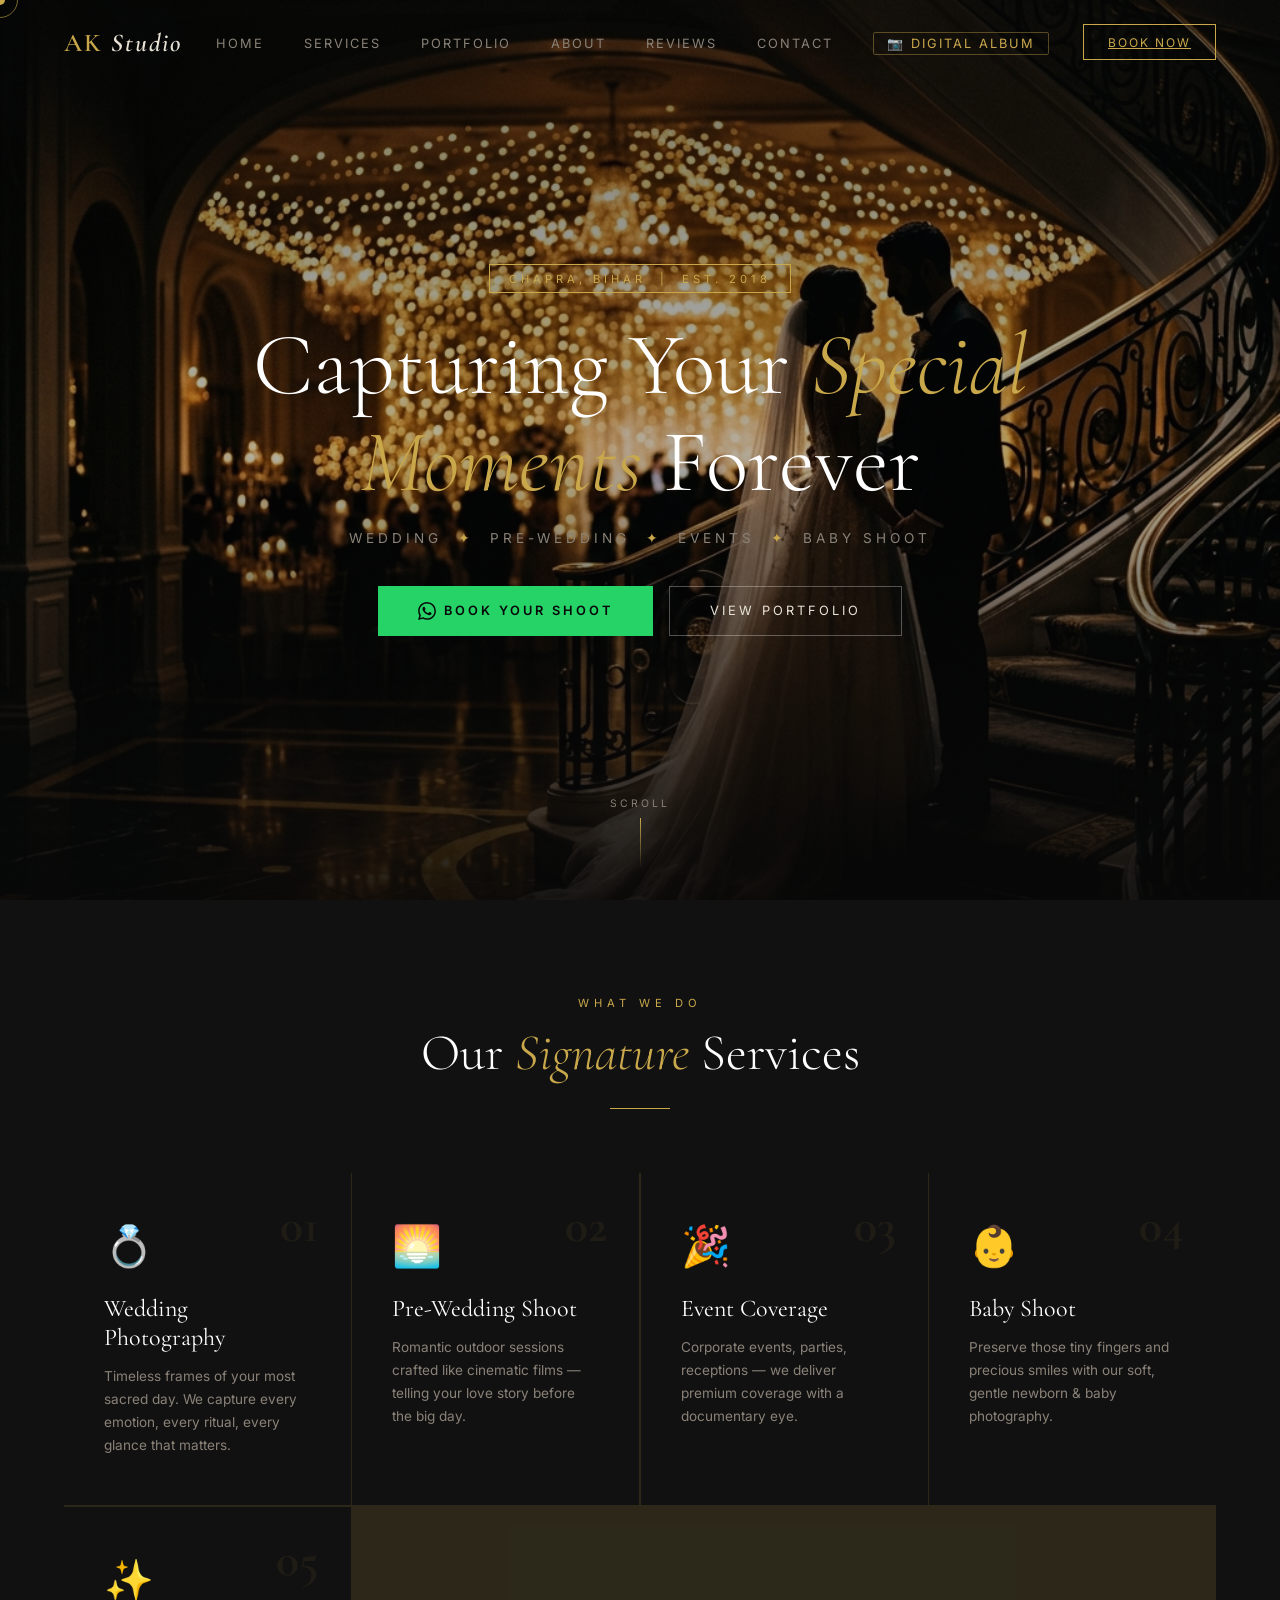
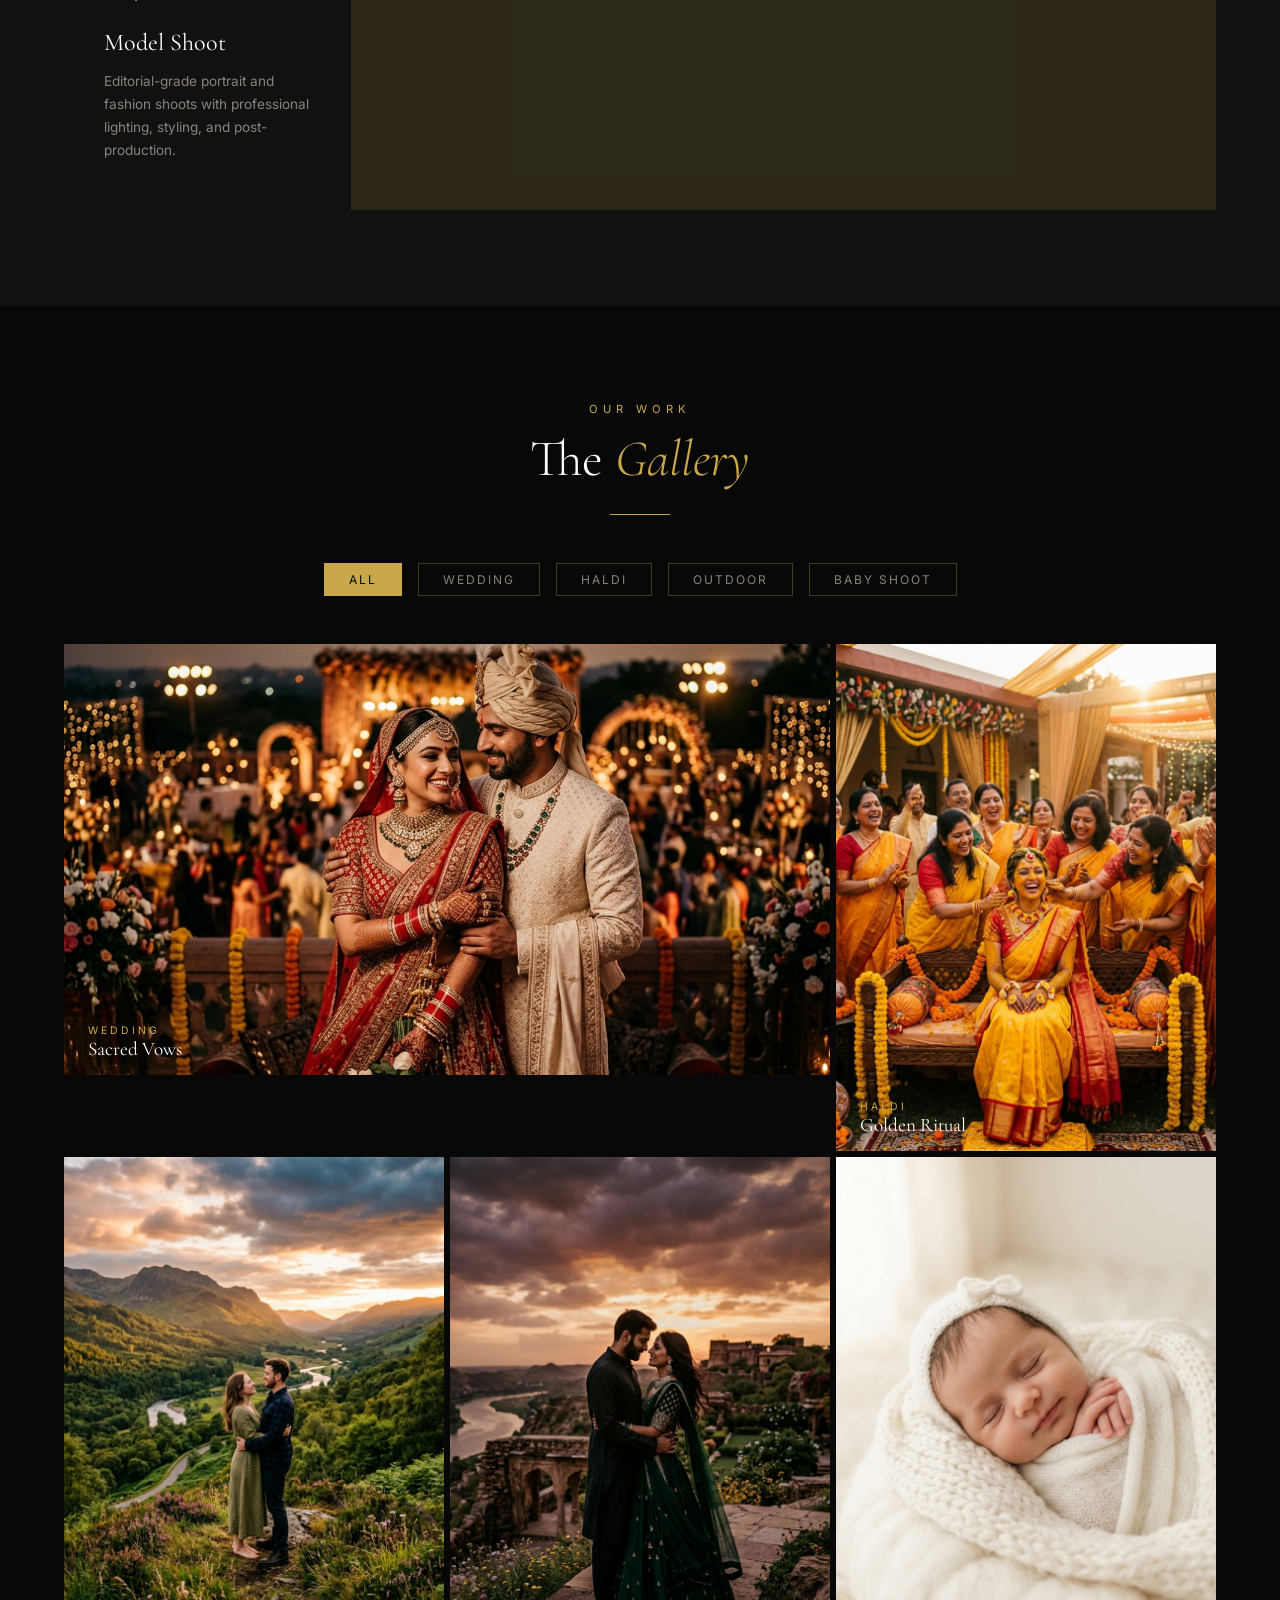
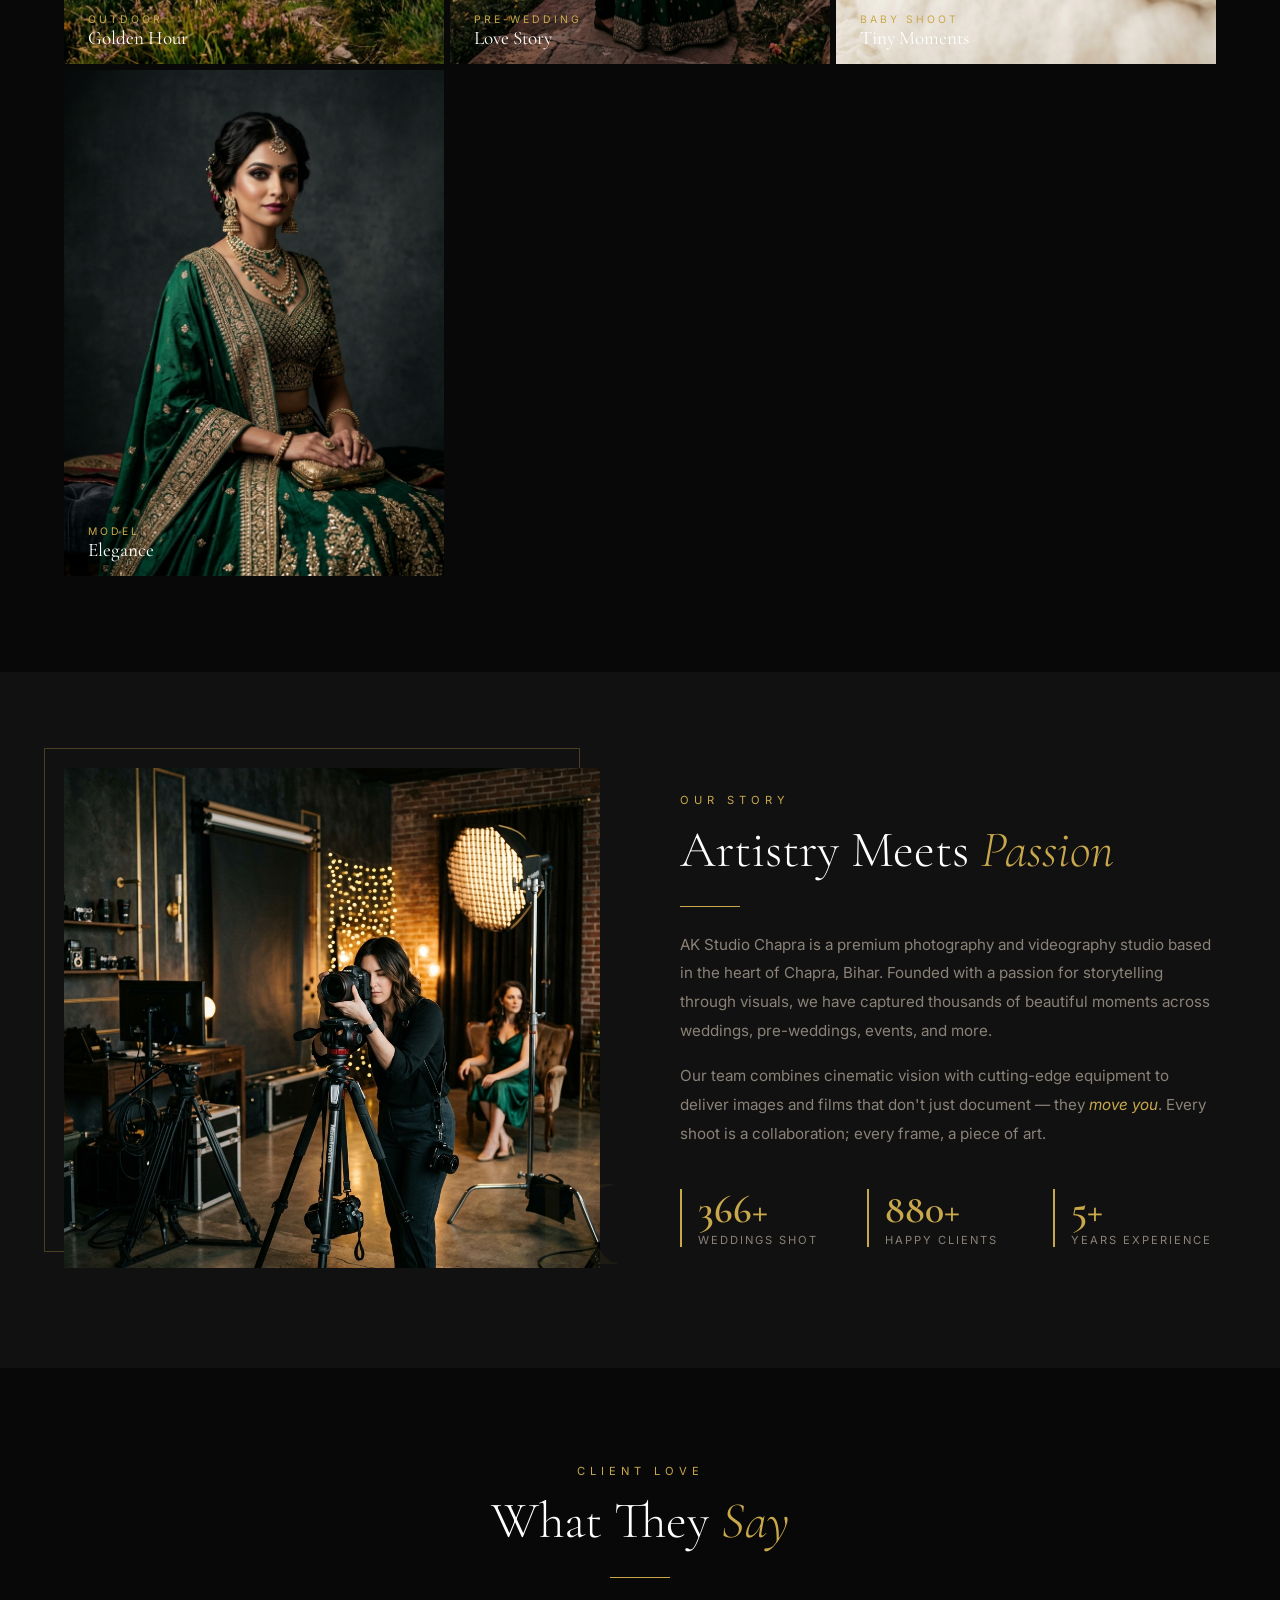
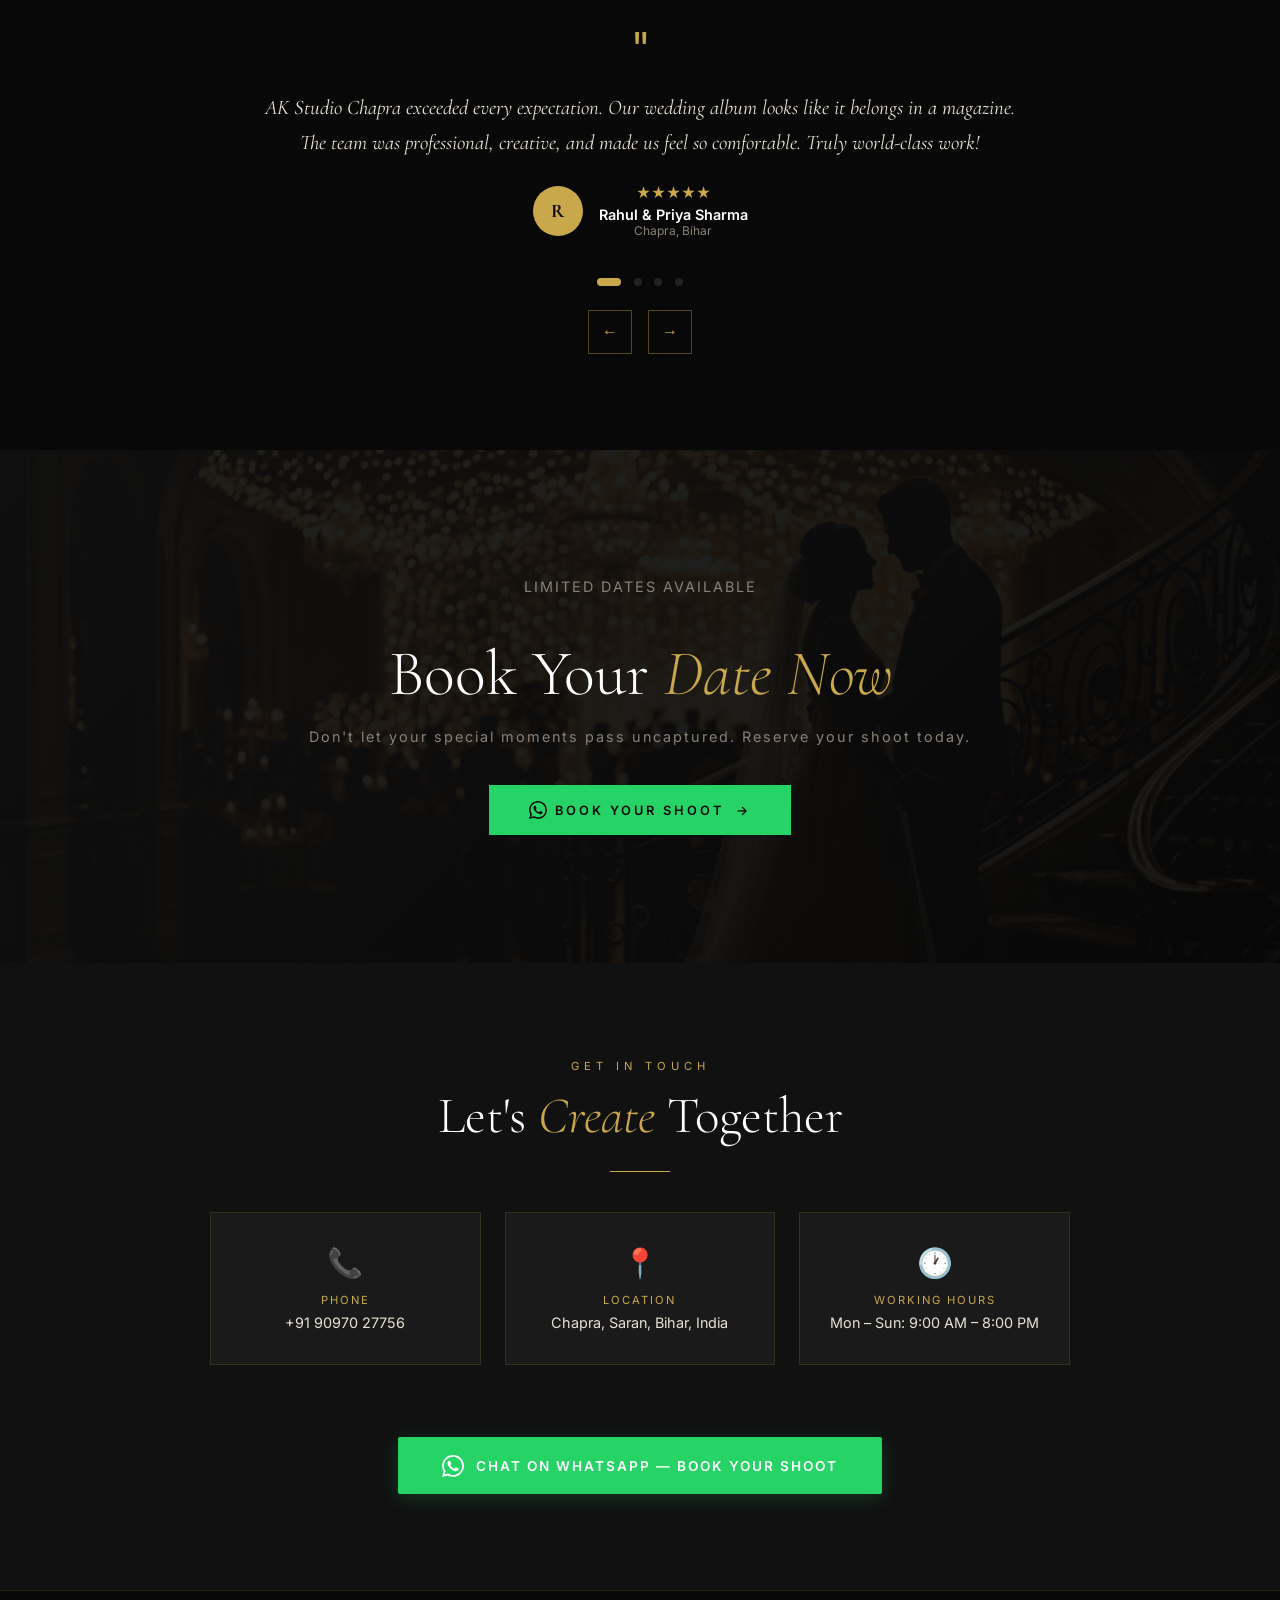
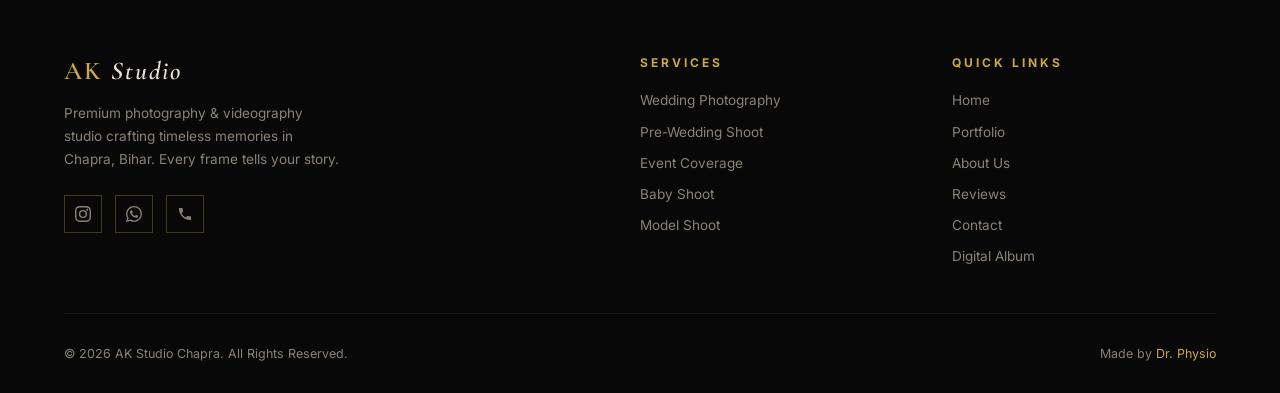
==== index.html @ 70245180 "add all file" ====
<!DOCTYPE html>
<html lang="en">
<head>
<meta charset="UTF-8"/>
<meta name="viewport" content="width=device-width,initial-scale=1.0"/>
<title>AK Studio Chapra | Premium Photography & Videography</title>
<meta name="description" content="AK Studio Chapra — Professional Wedding, Pre-Wedding, Events & Baby Shoot Photography in Chapra, Bihar. Book your shoot today."/>
<link rel="stylesheet" href="style.css"/>
<link rel="preconnect" href="https://fonts.googleapis.com"/>
<link rel="preconnect" href="https://fonts.gstatic.com" crossorigin/>
</head>
<body>

<!-- CURSOR -->
<div class="cursor"></div>
<div class="cursor-follower"></div>

<!-- MOBILE MENU -->
<div class="mobile-menu" id="mobileMenu">
  <a href="#home">Home</a>
  <a href="#services">Services</a>
  <a href="#portfolio">Portfolio</a>
  <a href="#about">About</a>
  <a href="#testimonials">Reviews</a>
  <a href="#contact">Contact</a>
  <a href="album.html">Digital Album</a>
</div>

<!-- NAV -->
<nav id="navbar">
  <a href="#home" class="nav-logo">AK <span>Studio</span></a>
  <ul class="nav-links">
    <li><a href="#home">Home</a></li>
    <li><a href="#services">Services</a></li>
    <li><a href="#portfolio">Portfolio</a></li>
    <li><a href="#about">About</a></li>
    <li><a href="#testimonials">Reviews</a></li>
    <li><a href="#contact">Contact</a></li>
    <li><a href="album.html" class="album-nav-link">📷 Digital Album</a></li>
  </ul>
  <a href="https://wa.me/919097027756?text=Hi%20I%20want%20to%20book%20a%20shoot" class="nav-cta nav-wa" target="_blank" rel="noopener noreferrer">Book Now</a>
  <button class="hamburger" id="hamburger" aria-label="Menu">
    <span></span><span></span><span></span>
  </button>
</nav>

<!-- HERO -->
<section class="hero" id="home">
  <div class="hero-bg"></div>
  <div class="hero-overlay"></div>
  <div class="hero-content">
    <div class="hero-badge">Chapra, Bihar &nbsp;|&nbsp; Est. 2018</div>
    <h1>Capturing Your <em>Special Moments</em> Forever</h1>
    <p class="hero-sub">Wedding <span>✦</span> Pre-Wedding <span>✦</span> Events <span>✦</span> Baby Shoot</p>
    <div class="hero-actions">
      <a href="https://wa.me/919097027756?text=Hi%20I%20want%20to%20book%20a%20shoot" class="btn-primary btn-wa" target="_blank" rel="noopener noreferrer">
        <svg width="18" height="18" viewBox="0 0 24 24" fill="currentColor" style="vertical-align:middle;margin-right:8px"><path d="M17.472 14.382c-.297-.149-1.758-.867-2.03-.967-.273-.099-.471-.148-.67.15-.197.297-.767.966-.94 1.164-.173.199-.347.223-.644.075-.297-.15-1.255-.463-2.39-1.475-.883-.788-1.48-1.761-1.653-2.059-.173-.297-.018-.458.13-.606.134-.133.298-.347.446-.52.149-.174.198-.298.298-.497.099-.198.05-.371-.025-.52-.075-.149-.669-1.612-.916-2.207-.242-.579-.487-.5-.669-.51-.173-.008-.371-.01-.57-.01-.198 0-.52.074-.792.372-.272.297-1.04 1.016-1.04 2.479 0 1.462 1.065 2.875 1.213 3.074.149.198 2.096 3.2 5.077 4.487.709.306 1.262.489 1.694.625.712.227 1.36.195 1.871.118.571-.085 1.758-.719 2.006-1.413.248-.694.248-1.289.173-1.413-.074-.124-.272-.198-.57-.347m-5.421 7.403h-.004a9.87 9.87 0 01-5.031-1.378l-.361-.214-3.741.982.998-3.648-.235-.374a9.86 9.86 0 01-1.51-5.26c.001-5.45 4.436-9.884 9.888-9.884 2.64 0 5.122 1.03 6.988 2.898a9.825 9.825 0 012.893 6.994c-.003 5.45-4.437 9.884-9.885 9.884m8.413-18.297A11.815 11.815 0 0012.05 0C5.495 0 .16 5.335.157 11.892c0 2.096.547 4.142 1.588 5.945L.057 24l6.305-1.654a11.882 11.882 0 005.683 1.448h.005c6.554 0 11.89-5.335 11.893-11.893a11.821 11.821 0 00-3.48-8.413Z"/></svg>
        Book Your Shoot
      </a>
      <a href="#portfolio" class="btn-outline">View Portfolio</a>
    </div>
  </div>
  <div class="hero-scroll">
    <span>Scroll</span>
    <div class="scroll-line"></div>
  </div>
</section>

<!-- SERVICES -->
<section class="services" id="services">
  <div class="services-header reveal">
    <p class="section-label">What We Do</p>
    <h2 class="section-title">Our <em>Signature</em> Services</h2>
    <div class="section-divider" style="margin:1.5rem auto;"></div>
  </div>
  <div class="services-grid">
    <div class="service-card reveal">
      <span class="service-icon">💍</span>
      <span class="service-num">01</span>
      <h3>Wedding Photography</h3>
      <p>Timeless frames of your most sacred day. We capture every emotion, every ritual, every glance that matters.</p>
    </div>
    <div class="service-card reveal" style="transition-delay:0.1s">
      <span class="service-icon">🌅</span>
      <span class="service-num">02</span>
      <h3>Pre-Wedding Shoot</h3>
      <p>Romantic outdoor sessions crafted like cinematic films — telling your love story before the big day.</p>
    </div>
    <div class="service-card reveal" style="transition-delay:0.2s">
      <span class="service-icon">🎉</span>
      <span class="service-num">03</span>
      <h3>Event Coverage</h3>
      <p>Corporate events, parties, receptions — we deliver premium coverage with a documentary eye.</p>
    </div>
    <div class="service-card reveal" style="transition-delay:0.3s">
      <span class="service-icon">👶</span>
      <span class="service-num">04</span>
      <h3>Baby Shoot</h3>
      <p>Preserve those tiny fingers and precious smiles with our soft, gentle newborn & baby photography.</p>
    </div>
    <div class="service-card reveal" style="transition-delay:0.4s">
      <span class="service-icon">✨</span>
      <span class="service-num">05</span>
      <h3>Model Shoot</h3>
      <p>Editorial-grade portrait and fashion shoots with professional lighting, styling, and post-production.</p>
    </div>
  </div>
</section>

<!-- PORTFOLIO -->
<section class="portfolio" id="portfolio">
  <div class="portfolio-header reveal">
    <p class="section-label">Our Work</p>
    <h2 class="section-title">The <em>Gallery</em></h2>
    <div class="section-divider" style="margin:1.5rem auto;"></div>
  </div>
  <div class="portfolio-filters reveal">
    <button class="filter-btn active" data-filter="all">All</button>
    <button class="filter-btn" data-filter="wedding">Wedding</button>
    <button class="filter-btn" data-filter="haldi">Haldi</button>
    <button class="filter-btn" data-filter="outdoor">Outdoor</button>
    <button class="filter-btn" data-filter="baby">Baby Shoot</button>
  </div>
  <div class="portfolio-grid">
    <div class="portfolio-item wide" data-cat="wedding">
      <img src="wedding.png" alt="Wedding Photography by AK Studio Chapra" loading="lazy"/>
      <div class="portfolio-overlay"></div>
      <div class="portfolio-info">
        <p class="portfolio-cat">Wedding</p>
        <p class="portfolio-name">Sacred Vows</p>
      </div>
    </div>
    <div class="portfolio-item" data-cat="haldi">
      <img src="haldi.png" alt="Haldi Ceremony Photography" loading="lazy"/>
      <div class="portfolio-overlay"></div>
      <div class="portfolio-info">
        <p class="portfolio-cat">Haldi</p>
        <p class="portfolio-name">Golden Ritual</p>
      </div>
    </div>
    <div class="portfolio-item" data-cat="outdoor">
      <img src="outdoor.png" alt="Outdoor Pre-Wedding Shoot" loading="lazy"/>
      <div class="portfolio-overlay"></div>
      <div class="portfolio-info">
        <p class="portfolio-cat">Outdoor</p>
        <p class="portfolio-name">Golden Hour</p>
      </div>
    </div>
    <div class="portfolio-item" data-cat="outdoor">
      <img src="prewedding.png" alt="Pre-Wedding Shoot Chapra" loading="lazy"/>
      <div class="portfolio-overlay"></div>
      <div class="portfolio-info">
        <p class="portfolio-cat">Pre-Wedding</p>
        <p class="portfolio-name">Love Story</p>
      </div>
    </div>
    <div class="portfolio-item" data-cat="baby">
      <img src="baby.png" alt="Baby Photography Chapra" loading="lazy"/>
      <div class="portfolio-overlay"></div>
      <div class="portfolio-info">
        <p class="portfolio-cat">Baby Shoot</p>
        <p class="portfolio-name">Tiny Moments</p>
      </div>
    </div>
    <div class="portfolio-item" data-cat="wedding">
      <img src="model.png" alt="Model Portrait Photography" loading="lazy"/>
      <div class="portfolio-overlay"></div>
      <div class="portfolio-info">
        <p class="portfolio-cat">Model</p>
        <p class="portfolio-name">Elegance</p>
      </div>
    </div>
  </div>
</section>

<!-- ABOUT -->
<section class="about" id="about">
  <div class="about-inner">
    <div class="about-img reveal-left">
      <img src="studio.png" alt="AK Studio Chapra — Professional Photography Studio"/>
      <div class="about-img-frame"></div>
      <div class="about-gold-num">AK</div>
    </div>
    <div class="about-text reveal-right">
      <p class="section-label">Our Story</p>
      <h2 class="section-title">Artistry Meets <em>Passion</em></h2>
      <div class="section-divider"></div>
      <p style="color:var(--text-muted);line-height:1.9;font-size:0.95rem;margin-bottom:1rem;">
        AK Studio Chapra is a premium photography and videography studio based in the heart of Chapra, Bihar. Founded with a passion for storytelling through visuals, we have captured thousands of beautiful moments across weddings, pre-weddings, events, and more.
      </p>
      <p style="color:var(--text-muted);line-height:1.9;font-size:0.95rem;margin-bottom:2rem;">
        Our team combines cinematic vision with cutting-edge equipment to deliver images and films that don't just document — they <em style="color:var(--gold);">move you</em>. Every shoot is a collaboration; every frame, a piece of art.
      </p>
      <div class="about-stats">
        <div class="stat">
          <div class="stat-num" data-val="500">0</div>
          <div class="stat-label">Weddings Shot</div>
        </div>
        <div class="stat">
          <div class="stat-num" data-val="1200">0</div>
          <div class="stat-label">Happy Clients</div>
        </div>
        <div class="stat">
          <div class="stat-num" data-val="8">0</div>
          <div class="stat-label">Years Experience</div>
        </div>
      </div>
    </div>
  </div>
</section>

<!-- TESTIMONIALS -->
<section class="testimonials" id="testimonials">
  <div class="testimonials-header reveal">
    <p class="section-label">Client Love</p>
    <h2 class="section-title">What They <em>Say</em></h2>
    <div class="section-divider" style="margin:1.5rem auto;"></div>
  </div>
  <div class="testimonial-slider reveal">
    <div class="testimonial-track">
      <div class="testimonial">
        <div class="testimonial-quote">"</div>
        <p>AK Studio Chapra exceeded every expectation. Our wedding album looks like it belongs in a magazine. The team was professional, creative, and made us feel so comfortable. Truly world-class work!</p>
        <div class="testimonial-author">
          <div class="author-avatar">R</div>
          <div>
            <div class="stars">★★★★★</div>
            <div class="author-name">Rahul & Priya Sharma</div>
            <div class="author-loc">Chapra, Bihar</div>
          </div>
        </div>
      </div>
      <div class="testimonial">
        <div class="testimonial-quote">"</div>
        <p>Our pre-wedding shoot was absolutely magical. They chose the most beautiful locations and the lighting was cinema-quality. Every photo tells our story so perfectly. Highly recommend!</p>
        <div class="testimonial-author">
          <div class="author-avatar">A</div>
          <div>
            <div class="stars">★★★★★</div>
            <div class="author-name">Ankit & Kajal Verma</div>
            <div class="author-loc">Patna, Bihar</div>
          </div>
        </div>
      </div>
      <div class="testimonial">
        <div class="testimonial-quote">"</div>
        <p>We booked AK Studio for our baby's first photoshoot and they were absolutely wonderful with our little one. The photos are so beautiful and timeless. We'll treasure them forever.</p>
        <div class="testimonial-author">
          <div class="author-avatar">S</div>
          <div>
            <div class="stars">★★★★★</div>
            <div class="author-name">Sunita & Deepak Mishra</div>
            <div class="author-loc">Chapra, Bihar</div>
          </div>
        </div>
      </div>
      <div class="testimonial">
        <div class="testimonial-quote">"</div>
        <p>The haldi ceremony photos are breathtaking! They captured every candid moment so naturally. The colors, the joy — it's all preserved forever. AK Studio is truly the best in Chapra!</p>
        <div class="testimonial-author">
          <div class="author-avatar">N</div>
          <div>
            <div class="stars">★★★★★</div>
            <div class="author-name">Neha Gupta</div>
            <div class="author-loc">Saran, Bihar</div>
          </div>
        </div>
      </div>
    </div>
  </div>
  <div class="slider-controls reveal">
    <button class="slider-dot active" aria-label="Slide 1"></button>
    <button class="slider-dot" aria-label="Slide 2"></button>
    <button class="slider-dot" aria-label="Slide 3"></button>
    <button class="slider-dot" aria-label="Slide 4"></button>
  </div>
  <div class="slider-arrows reveal">
    <button class="slider-arrow" id="prevBtn" aria-label="Previous">&#8592;</button>
    <button class="slider-arrow" id="nextBtn" aria-label="Next">&#8594;</button>
  </div>
</section>

<!-- CTA -->
<section class="cta-section">
  <div class="cta-inner reveal">
    <p class="section-label">Limited Dates Available</p>
    <h2>Book Your <em>Date Now</em></h2>
    <p>Don't let your special moments pass uncaptured. Reserve your shoot today.</p>
    <a href="https://wa.me/919097027756?text=Hi%20I%20want%20to%20book%20a%20shoot" class="btn-primary btn-wa" target="_blank" rel="noopener noreferrer">
      <svg width="18" height="18" viewBox="0 0 24 24" fill="currentColor" style="vertical-align:middle;margin-right:8px"><path d="M17.472 14.382c-.297-.149-1.758-.867-2.03-.967-.273-.099-.471-.148-.67.15-.197.297-.767.966-.94 1.164-.173.199-.347.223-.644.075-.297-.15-1.255-.463-2.39-1.475-.883-.788-1.48-1.761-1.653-2.059-.173-.297-.018-.458.13-.606.134-.133.298-.347.446-.52.149-.174.198-.298.298-.497.099-.198.05-.371-.025-.52-.075-.149-.669-1.612-.916-2.207-.242-.579-.487-.5-.669-.51-.173-.008-.371-.01-.57-.01-.198 0-.52.074-.792.372-.272.297-1.04 1.016-1.04 2.479 0 1.462 1.065 2.875 1.213 3.074.149.198 2.096 3.2 5.077 4.487.709.306 1.262.489 1.694.625.712.227 1.36.195 1.871.118.571-.085 1.758-.719 2.006-1.413.248-.694.248-1.289.173-1.413-.074-.124-.272-.198-.57-.347m-5.421 7.403h-.004a9.87 9.87 0 01-5.031-1.378l-.361-.214-3.741.982.998-3.648-.235-.374a9.86 9.86 0 01-1.51-5.26c.001-5.45 4.436-9.884 9.888-9.884 2.64 0 5.122 1.03 6.988 2.898a9.825 9.825 0 012.893 6.994c-.003 5.45-4.437 9.884-9.885 9.884m8.413-18.297A11.815 11.815 0 0012.05 0C5.495 0 .16 5.335.157 11.892c0 2.096.547 4.142 1.588 5.945L.057 24l6.305-1.654a11.882 11.882 0 005.683 1.448h.005c6.554 0 11.89-5.335 11.893-11.893a11.821 11.821 0 00-3.48-8.413Z"/></svg>
      Book Your Shoot &nbsp;→
    </a>
  </div>
</section>

<!-- CONTACT -->
<section class="contact contact-centered" id="contact">
  <div class="contact-inner-centered reveal">
    <p class="section-label">Get In Touch</p>
    <h2 class="section-title">Let's <em>Create</em> Together</h2>
    <div class="section-divider" style="margin:1.5rem auto;"></div>
    <div class="contact-cards">
      <div class="contact-card">
        <div class="contact-icon">📞</div>
        <div class="contact-detail-text">
          <p>Phone</p>
          <a href="tel:9097027756">+91 90970 27756</a>
        </div>
      </div>
      <div class="contact-card">
        <div class="contact-icon">📍</div>
        <div class="contact-detail-text">
          <p>Location</p>
          <span>Chapra, Saran, Bihar, India</span>
        </div>
      </div>
      <div class="contact-card">
        <div class="contact-icon">🕐</div>
        <div class="contact-detail-text">
          <p>Working Hours</p>
          <span>Mon – Sun: 9:00 AM – 8:00 PM</span>
        </div>
      </div>
    </div>
    <a href="https://wa.me/919097027756?text=Hi%20I%20want%20to%20book%20a%20shoot" class="whatsapp-btn whatsapp-btn-lg" target="_blank" rel="noopener noreferrer">
      <svg width="22" height="22" viewBox="0 0 24 24" fill="currentColor"><path d="M17.472 14.382c-.297-.149-1.758-.867-2.03-.967-.273-.099-.471-.148-.67.15-.197.297-.767.966-.94 1.164-.173.199-.347.223-.644.075-.297-.15-1.255-.463-2.39-1.475-.883-.788-1.48-1.761-1.653-2.059-.173-.297-.018-.458.13-.606.134-.133.298-.347.446-.52.149-.174.198-.298.298-.497.099-.198.05-.371-.025-.52-.075-.149-.669-1.612-.916-2.207-.242-.579-.487-.5-.669-.51-.173-.008-.371-.01-.57-.01-.198 0-.52.074-.792.372-.272.297-1.04 1.016-1.04 2.479 0 1.462 1.065 2.875 1.213 3.074.149.198 2.096 3.2 5.077 4.487.709.306 1.262.489 1.694.625.712.227 1.36.195 1.871.118.571-.085 1.758-.719 2.006-1.413.248-.694.248-1.289.173-1.413-.074-.124-.272-.198-.57-.347m-5.421 7.403h-.004a9.87 9.87 0 01-5.031-1.378l-.361-.214-3.741.982.998-3.648-.235-.374a9.86 9.86 0 01-1.51-5.26c.001-5.45 4.436-9.884 9.888-9.884 2.64 0 5.122 1.03 6.988 2.898a9.825 9.825 0 012.893 6.994c-.003 5.45-4.437 9.884-9.885 9.884m8.413-18.297A11.815 11.815 0 0012.05 0C5.495 0 .16 5.335.157 11.892c0 2.096.547 4.142 1.588 5.945L.057 24l6.305-1.654a11.882 11.882 0 005.683 1.448h.005c6.554 0 11.89-5.335 11.893-11.893a11.821 11.821 0 00-3.48-8.413Z"/></svg>
      Chat on WhatsApp — Book Your Shoot
    </a>
  </div>
</section>

<!-- FOOTER -->
<footer>
  <div class="footer-inner">
    <div class="footer-brand">
      <a href="#home" class="nav-logo">AK <span>Studio</span></a>
      <p>Premium photography & videography studio crafting timeless memories in Chapra, Bihar. Every frame tells your story.</p>
      <div class="social-links">
        <a href="https://www.instagram.com/codewithdr" class="social-link" target="_blank" rel="noopener noreferrer" title="Instagram" aria-label="Instagram">
          <svg width="16" height="16" viewBox="0 0 24 24" fill="currentColor"><path d="M12 2.163c3.204 0 3.584.012 4.85.07 3.252.148 4.771 1.691 4.919 4.919.058 1.265.069 1.645.069 4.849 0 3.205-.012 3.584-.069 4.849-.149 3.225-1.664 4.771-4.919 4.919-1.266.058-1.644.07-4.85.07-3.204 0-3.584-.012-4.849-.07-3.26-.149-4.771-1.699-4.919-4.92-.058-1.265-.07-1.644-.07-4.849 0-3.204.013-3.583.07-4.849.149-3.227 1.664-4.771 4.919-4.919 1.266-.057 1.645-.069 4.849-.069zM12 0C8.741 0 8.333.014 7.053.072 2.695.272.273 2.69.073 7.052.014 8.333 0 8.741 0 12c0 3.259.014 3.668.072 4.948.2 4.358 2.618 6.78 6.98 6.98C8.333 23.986 8.741 24 12 24c3.259 0 3.668-.014 4.948-.072 4.354-.2 6.782-2.618 6.979-6.98.059-1.28.073-1.689.073-4.948 0-3.259-.014-3.667-.072-4.947-.196-4.354-2.617-6.78-6.979-6.98C15.668.014 15.259 0 12 0zm0 5.838a6.162 6.162 0 100 12.324 6.162 6.162 0 000-12.324zM12 16a4 4 0 110-8 4 4 0 010 8zm6.406-11.845a1.44 1.44 0 100 2.881 1.44 1.44 0 000-2.881z"/></svg>
        </a>
        <a href="https://wa.me/919097027756" class="social-link" target="_blank" rel="noopener noreferrer" title="WhatsApp" aria-label="WhatsApp">
          <svg width="16" height="16" viewBox="0 0 24 24" fill="currentColor"><path d="M17.472 14.382c-.297-.149-1.758-.867-2.03-.967-.273-.099-.471-.148-.67.15-.197.297-.767.966-.94 1.164-.173.199-.347.223-.644.075-.297-.15-1.255-.463-2.39-1.475-.883-.788-1.48-1.761-1.653-2.059-.173-.297-.018-.458.13-.606.134-.133.298-.347.446-.52.149-.174.198-.298.298-.497.099-.198.05-.371-.025-.52-.075-.149-.669-1.612-.916-2.207-.242-.579-.487-.5-.669-.51-.173-.008-.371-.01-.57-.01-.198 0-.52.074-.792.372-.272.297-1.04 1.016-1.04 2.479 0 1.462 1.065 2.875 1.213 3.074.149.198 2.096 3.2 5.077 4.487.709.306 1.262.489 1.694.625.712.227 1.36.195 1.871.118.571-.085 1.758-.719 2.006-1.413.248-.694.248-1.289.173-1.413-.074-.124-.272-.198-.57-.347m-5.421 7.403h-.004a9.87 9.87 0 01-5.031-1.378l-.361-.214-3.741.982.998-3.648-.235-.374a9.86 9.86 0 01-1.51-5.26c.001-5.45 4.436-9.884 9.888-9.884 2.64 0 5.122 1.03 6.988 2.898a9.825 9.825 0 012.893 6.994c-.003 5.45-4.437 9.884-9.885 9.884m8.413-18.297A11.815 11.815 0 0012.05 0C5.495 0 .16 5.335.157 11.892c0 2.096.547 4.142 1.588 5.945L.057 24l6.305-1.654a11.882 11.882 0 005.683 1.448h.005c6.554 0 11.89-5.335 11.893-11.893a11.821 11.821 0 00-3.48-8.413Z"/></svg>
        </a>
        <a href="tel:9097027756" class="social-link" title="Call Us" aria-label="Call">
          <svg width="16" height="16" viewBox="0 0 24 24" fill="currentColor"><path d="M6.62 10.79c1.44 2.83 3.76 5.14 6.59 6.59l2.2-2.2c.27-.27.67-.36 1.02-.24 1.12.37 2.33.57 3.57.57.55 0 1 .45 1 1V20c0 .55-.45 1-1 1-9.39 0-17-7.61-17-17 0-.55.45-1 1-1h3.5c.55 0 1 .45 1 1 0 1.25.2 2.45.57 3.57.11.35.03.74-.25 1.02l-2.2 2.2z"/></svg>
        </a>
      </div>
    </div>
    <div class="footer-col">
      <h4>Services</h4>
      <ul>
        <li><a href="#services">Wedding Photography</a></li>
        <li><a href="#services">Pre-Wedding Shoot</a></li>
        <li><a href="#services">Event Coverage</a></li>
        <li><a href="#services">Baby Shoot</a></li>
        <li><a href="#services">Model Shoot</a></li>
      </ul>
    </div>
    <div class="footer-col">
      <h4>Quick Links</h4>
      <ul>
        <li><a href="#home">Home</a></li>
        <li><a href="#portfolio">Portfolio</a></li>
        <li><a href="#about">About Us</a></li>
        <li><a href="#testimonials">Reviews</a></li>
        <li><a href="#contact">Contact</a></li>
        <li><a href="album.html">Digital Album</a></li>
      </ul>
    </div>
  </div>
  <div class="footer-bottom">
    <p>© 2026 AK Studio Chapra. All Rights Reserved.</p>
    <p>Made by <a href="https://www.instagram.com/codewithdr" target="_blank" rel="noopener noreferrer">Dr. Physio</a></p>
  </div>
</footer>


<script src="script.js"></script>
</body>
</html>
---- style.css ----
@import url('https://fonts.googleapis.com/css2?family=Cormorant+Garamond:ital,wght@0,300;0,400;0,600;1,300;1,400&family=Inter:wght@300;400;500;600&family=Playfair+Display:ital,wght@0,700;1,400&display=swap');

:root {
  --gold: #c9a84c;
  --gold-light: #e8c96a;
  --gold-dark: #9a7a30;
  --black: #080808;
  --dark: #111111;
  --dark2: #1a1a1a;
  --dark3: #222222;
  --text: #e8e2d6;
  --text-muted: #8a8278;
  --white: #ffffff;
}

*,*::before,*::after{box-sizing:border-box;margin:0;padding:0;}
html{scroll-behavior:smooth;font-size:16px;}
body{background:var(--black);color:var(--text);font-family:'Inter',sans-serif;overflow-x:hidden;cursor:none;}

/* CUSTOM CURSOR */
.cursor{position:fixed;width:10px;height:10px;background:var(--gold);border-radius:50%;pointer-events:none;z-index:9999;transform:translate(-50%,-50%);transition:transform 0.1s ease;}
.cursor-follower{position:fixed;width:36px;height:36px;border:1px solid var(--gold);border-radius:50%;pointer-events:none;z-index:9998;transform:translate(-50%,-50%);transition:all 0.15s ease;opacity:0.6;}
.cursor-follower.hovered{width:56px;height:56px;opacity:0.3;background:var(--gold);}

/* SCROLLBAR */
::-webkit-scrollbar{width:4px;}
::-webkit-scrollbar-track{background:var(--black);}
::-webkit-scrollbar-thumb{background:var(--gold-dark);border-radius:2px;}

/* NAV */
nav{position:fixed;top:0;left:0;width:100%;z-index:1000;padding:1.5rem 5%;display:flex;align-items:center;justify-content:space-between;transition:all 0.4s ease;}
nav.scrolled{background:rgba(8,8,8,0.95);backdrop-filter:blur(20px);padding:1rem 5%;border-bottom:1px solid rgba(201,168,76,0.15);}
.nav-logo{font-family:'Cormorant Garamond',serif;font-size:1.6rem;font-weight:600;color:var(--gold);letter-spacing:2px;text-decoration:none;}
.nav-logo span{color:var(--text);font-style:italic;}
.nav-links{display:flex;gap:2.5rem;list-style:none;}
.nav-links a{color:var(--text-muted);text-decoration:none;font-size:0.8rem;letter-spacing:2px;text-transform:uppercase;transition:color 0.3s;position:relative;}
.nav-links a::after{content:'';position:absolute;bottom:-4px;left:0;width:0;height:1px;background:var(--gold);transition:width 0.3s;}
.nav-links a:hover{color:var(--gold);}
.nav-links a:hover::after{width:100%;}
.nav-cta{background:transparent;border:1px solid var(--gold);color:var(--gold);padding:0.6rem 1.5rem;font-size:0.75rem;letter-spacing:2px;text-transform:uppercase;cursor:none;transition:all 0.3s;font-family:'Inter',sans-serif;}
.nav-cta:hover{background:var(--gold);color:var(--black);}
.hamburger{display:none;flex-direction:column;gap:5px;cursor:none;background:none;border:none;padding:4px;}
.hamburger span{width:24px;height:1px;background:var(--gold);display:block;transition:all 0.3s;}
.mobile-menu{display:none;position:fixed;top:0;left:0;width:100%;height:100vh;background:rgba(8,8,8,0.98);z-index:999;flex-direction:column;align-items:center;justify-content:center;gap:2.5rem;}
.mobile-menu.open{display:flex;}
.mobile-menu a{color:var(--text);text-decoration:none;font-family:'Cormorant Garamond',serif;font-size:2rem;letter-spacing:3px;transition:color 0.3s;}
.mobile-menu a:hover{color:var(--gold);}

/* HERO */
.hero{position:relative;height:100vh;min-height:600px;display:flex;align-items:center;justify-content:center;overflow:hidden;}
.hero-bg{position:absolute;inset:0;background:url('hero_bg.png') center/cover no-repeat;z-index:0;}
.hero-overlay{position:absolute;inset:0;background:linear-gradient(to bottom,rgba(8,8,8,0.55) 0%,rgba(8,8,8,0.3) 50%,rgba(8,8,8,0.9) 100%);z-index:1;}
.hero-content{position:relative;z-index:2;text-align:center;padding:0 1rem;max-width:900px;}
.hero-badge{display:inline-block;border:1px solid var(--gold);color:var(--gold);font-size:0.7rem;letter-spacing:4px;text-transform:uppercase;padding:0.4rem 1.2rem;margin-bottom:1.5rem;opacity:0;animation:fadeUp 0.8s 0.3s forwards;}
.hero h1{font-family:'Cormorant Garamond',serif;font-size:clamp(2.8rem,7vw,5.5rem);font-weight:300;line-height:1.1;color:var(--white);opacity:0;animation:fadeUp 0.9s 0.5s forwards;}
.hero h1 em{font-style:italic;color:var(--gold);}
.hero-sub{font-size:0.85rem;letter-spacing:4px;text-transform:uppercase;color:var(--text-muted);margin-top:1.2rem;opacity:0;animation:fadeUp 0.9s 0.7s forwards;}
.hero-sub span{color:var(--gold);margin:0 0.5rem;}
.hero-actions{display:flex;gap:1rem;justify-content:center;margin-top:2.5rem;flex-wrap:wrap;opacity:0;animation:fadeUp 0.9s 0.9s forwards;}
.btn-primary{background:var(--gold);color:var(--black);padding:1rem 2.5rem;font-size:0.8rem;letter-spacing:3px;text-transform:uppercase;font-family:'Inter',sans-serif;font-weight:600;border:none;cursor:none;transition:all 0.3s;text-decoration:none;display:inline-block;}
.btn-primary:hover{background:var(--gold-light);transform:translateY(-2px);}
.btn-outline{background:transparent;color:var(--text);padding:1rem 2.5rem;font-size:0.8rem;letter-spacing:3px;text-transform:uppercase;font-family:'Inter',sans-serif;border:1px solid rgba(255,255,255,0.3);cursor:none;transition:all 0.3s;text-decoration:none;display:inline-block;}
.btn-outline:hover{border-color:var(--gold);color:var(--gold);}
.hero-scroll{position:absolute;bottom:2rem;left:50%;transform:translateX(-50%);z-index:2;display:flex;flex-direction:column;align-items:center;gap:0.5rem;opacity:0;animation:fadeIn 1s 1.4s forwards;}
.hero-scroll span{font-size:0.65rem;letter-spacing:3px;text-transform:uppercase;color:var(--text-muted);}
.scroll-line{width:1px;height:50px;background:linear-gradient(to bottom,var(--gold),transparent);animation:scrollPulse 2s infinite;}

/* SECTION BASE */
section{padding:6rem 5%;}
.section-label{font-size:0.7rem;letter-spacing:5px;text-transform:uppercase;color:var(--gold);margin-bottom:0.8rem;}
.section-title{font-family:'Cormorant Garamond',serif;font-size:clamp(2rem,4vw,3.2rem);font-weight:300;line-height:1.2;color:var(--white);}
.section-title em{font-style:italic;color:var(--gold);}
.section-divider{width:60px;height:1px;background:var(--gold);margin:1.5rem 0;}

/* SERVICES */
.services{background:var(--dark);}
.services-header{text-align:center;margin-bottom:4rem;}
.services-grid{display:grid;grid-template-columns:repeat(auto-fit,minmax(240px,1fr));gap:1.5px;background:rgba(201,168,76,0.15);}
.service-card{background:var(--dark);padding:3rem 2.5rem;position:relative;overflow:hidden;transition:all 0.4s;}
.service-card::before{content:'';position:absolute;top:0;left:0;width:3px;height:0;background:var(--gold);transition:height 0.4s;}
.service-card:hover::before{height:100%;}
.service-card:hover{background:var(--dark2);}
.service-icon{font-size:2.5rem;margin-bottom:1.5rem;display:block;}
.service-card h3{font-family:'Cormorant Garamond',serif;font-size:1.5rem;font-weight:400;color:var(--white);margin-bottom:0.8rem;}
.service-card p{font-size:0.85rem;line-height:1.7;color:var(--text-muted);}
.service-num{position:absolute;top:1.5rem;right:2rem;font-size:3rem;font-family:'Cormorant Garamond',serif;color:rgba(201,168,76,0.08);font-weight:700;}

/* PORTFOLIO */
.portfolio{background:var(--black);}
.portfolio-header{text-align:center;margin-bottom:3rem;}
.portfolio-filters{display:flex;gap:1rem;justify-content:center;margin-bottom:3rem;flex-wrap:wrap;}
.filter-btn{background:transparent;border:1px solid rgba(201,168,76,0.3);color:var(--text-muted);padding:0.5rem 1.5rem;font-size:0.75rem;letter-spacing:2px;text-transform:uppercase;cursor:none;transition:all 0.3s;font-family:'Inter',sans-serif;}
.filter-btn.active,.filter-btn:hover{background:var(--gold);border-color:var(--gold);color:var(--black);}
.portfolio-grid{display:grid;grid-template-columns:repeat(3,1fr);gap:6px;}
.portfolio-item{position:relative;overflow:hidden;aspect-ratio:3/4;cursor:none;}
.portfolio-item.wide{grid-column:span 2;aspect-ratio:16/9;}
.portfolio-item img{width:100%;height:100%;object-fit:cover;transition:transform 0.6s cubic-bezier(0.25,0.46,0.45,0.94);}
.portfolio-item:hover img{transform:scale(1.08);}
.portfolio-overlay{position:absolute;inset:0;background:linear-gradient(to top,rgba(8,8,8,0.9) 0%,transparent 50%);opacity:0;transition:opacity 0.4s;}
.portfolio-item:hover .portfolio-overlay{opacity:1;}
.portfolio-info{position:absolute;bottom:0;left:0;padding:1.5rem;transform:translateY(10px);transition:transform 0.4s;}
.portfolio-item:hover .portfolio-info{transform:translateY(0);}
.portfolio-cat{font-size:0.65rem;letter-spacing:3px;text-transform:uppercase;color:var(--gold);}
.portfolio-name{font-family:'Cormorant Garamond',serif;font-size:1.2rem;color:var(--white);}

/* ABOUT */
.about{background:var(--dark);overflow:hidden;}
.about-inner{display:grid;grid-template-columns:1fr 1fr;gap:5rem;align-items:center;}
.about-img{position:relative;}
.about-img img{width:100%;height:500px;object-fit:cover;}
.about-img-frame{position:absolute;top:-20px;left:-20px;width:100%;height:100%;border:1px solid rgba(201,168,76,0.3);z-index:-1;}
.about-gold-num{position:absolute;bottom:-1rem;right:-1rem;font-family:'Cormorant Garamond',serif;font-size:8rem;font-weight:700;color:rgba(201,168,76,0.07);line-height:1;}
.about-stats{display:grid;grid-template-columns:repeat(3,1fr);gap:1.5rem;margin-top:2.5rem;}
.stat{border-left:2px solid var(--gold);padding-left:1rem;}
.stat-num{font-family:'Cormorant Garamond',serif;font-size:2.5rem;font-weight:600;color:var(--gold);line-height:1;}
.stat-label{font-size:0.7rem;letter-spacing:2px;text-transform:uppercase;color:var(--text-muted);margin-top:0.3rem;}

/* TESTIMONIALS */
.testimonials{background:var(--black);text-align:center;}
.testimonials-header{margin-bottom:3rem;}
.testimonial-slider{position:relative;max-width:800px;margin:0 auto;overflow:hidden;}
.testimonial-track{display:flex;transition:transform 0.5s cubic-bezier(0.25,0.46,0.45,0.94);}
.testimonial{min-width:100%;padding:0 1rem;}
.testimonial-quote{font-size:3rem;color:var(--gold);line-height:1;margin-bottom:1rem;}
.testimonial p{font-family:'Cormorant Garamond',serif;font-size:1.3rem;font-style:italic;color:var(--text);line-height:1.7;margin-bottom:1.5rem;}
.testimonial-author{display:flex;align-items:center;justify-content:center;gap:1rem;}
.author-avatar{width:50px;height:50px;border-radius:50%;background:var(--gold);display:flex;align-items:center;justify-content:center;font-size:1.2rem;font-weight:700;color:var(--black);font-family:'Cormorant Garamond',serif;}
.author-name{font-weight:600;color:var(--white);font-size:0.9rem;}
.author-loc{font-size:0.75rem;color:var(--text-muted);}
.stars{color:var(--gold);font-size:0.9rem;margin-bottom:0.3rem;}
.slider-controls{display:flex;gap:0.8rem;justify-content:center;margin-top:2.5rem;}
.slider-dot{width:8px;height:8px;border-radius:50%;background:var(--dark3);border:none;cursor:none;transition:all 0.3s;}
.slider-dot.active{background:var(--gold);width:24px;border-radius:4px;}
.slider-arrows{display:flex;gap:1rem;justify-content:center;margin-top:1.5rem;}
.slider-arrow{background:transparent;border:1px solid rgba(201,168,76,0.4);color:var(--gold);width:44px;height:44px;cursor:none;font-size:1rem;transition:all 0.3s;}
.slider-arrow:hover{background:var(--gold);color:var(--black);}

/* CTA */
.cta-section{background:linear-gradient(135deg,var(--dark) 0%,var(--black) 100%);text-align:center;padding:8rem 5%;position:relative;overflow:hidden;}
.cta-section::before{content:'';position:absolute;inset:0;background:url('hero_bg.png') center/cover no-repeat;opacity:0.07;}
.cta-inner{position:relative;z-index:1;}
.cta-section h2{font-family:'Cormorant Garamond',serif;font-size:clamp(2.5rem,5vw,4rem);font-weight:300;color:var(--white);margin:1rem 0;}
.cta-section h2 em{color:var(--gold);font-style:italic;}
.cta-section p{color:var(--text-muted);font-size:0.9rem;letter-spacing:2px;margin-bottom:2.5rem;}

/* CONTACT */
.contact{background:var(--dark);}
.contact-centered{text-align:center;}
.contact-inner-centered{max-width:860px;margin:0 auto;}
.contact-cards{display:grid;grid-template-columns:repeat(3,1fr);gap:1.5rem;margin:2.5rem 0;}
.contact-card{background:var(--dark2);border:1px solid rgba(201,168,76,0.15);padding:2rem 1.5rem;display:flex;flex-direction:column;align-items:center;gap:0.8rem;transition:border-color 0.3s;}
.contact-card:hover{border-color:rgba(201,168,76,0.5);}
.contact-icon{font-size:1.8rem;}
.contact-detail-text p{color:var(--gold);font-size:0.7rem;letter-spacing:2px;text-transform:uppercase;margin-bottom:0.3rem;}
.contact-detail-text a,.contact-detail-text span{color:var(--text);text-decoration:none;font-size:0.9rem;transition:color 0.3s;}
.contact-detail-text a:hover{color:var(--gold);}
.whatsapp-btn{display:inline-flex;align-items:center;gap:0.7rem;background:#25D366;color:#fff;padding:0.9rem 2rem;font-size:0.8rem;letter-spacing:2px;text-transform:uppercase;text-decoration:none;margin-top:1rem;transition:all 0.3s;font-family:'Inter',sans-serif;font-weight:600;border-radius:2px;}
.whatsapp-btn:hover{background:#1da851;transform:translateY(-2px);box-shadow:0 8px 24px rgba(37,211,102,0.3);}
.whatsapp-btn-lg{padding:1.1rem 2.8rem;font-size:0.85rem;margin-top:2rem;box-shadow:0 4px 20px rgba(37,211,102,0.2);}
/* WA hero/cta button */
.btn-wa{background:#25D366;display:inline-flex;align-items:center;justify-content:center;}
.btn-wa:hover{background:#1da851;}
/* NAV Digital Album link */
.album-nav-link{color:var(--gold) !important;border:1px solid rgba(201,168,76,0.4);padding:0.2rem 0.8rem;border-radius:2px;}
.album-nav-link:hover{background:rgba(201,168,76,0.1);}


/* FOOTER */
footer{background:var(--black);border-top:1px solid rgba(201,168,76,0.15);padding:4rem 5% 2rem;}
.footer-inner{display:grid;grid-template-columns:2fr 1fr 1fr;gap:3rem;margin-bottom:3rem;}
.footer-brand .nav-logo{display:block;margin-bottom:1rem;}
.footer-brand p{font-size:0.85rem;line-height:1.7;color:var(--text-muted);max-width:280px;}
.footer-col h4{font-size:0.75rem;letter-spacing:3px;text-transform:uppercase;color:var(--gold);margin-bottom:1.2rem;}
.footer-col ul{list-style:none;display:flex;flex-direction:column;gap:0.7rem;}
.footer-col ul a{text-decoration:none;color:var(--text-muted);font-size:0.85rem;transition:color 0.3s;}
.footer-col ul a:hover{color:var(--gold);}
.social-links{display:flex;gap:0.8rem;margin-top:1.5rem;}
.social-link{width:38px;height:38px;border:1px solid rgba(201,168,76,0.3);display:flex;align-items:center;justify-content:center;color:var(--text-muted);text-decoration:none;font-size:0.9rem;transition:all 0.3s;}
.social-link:hover{background:var(--gold);color:var(--black);border-color:var(--gold);}
.footer-bottom{border-top:1px solid rgba(255,255,255,0.06);padding-top:2rem;display:flex;justify-content:space-between;align-items:center;flex-wrap:gap;gap:1rem;}
.footer-bottom p{font-size:0.78rem;color:var(--text-muted);}
.footer-bottom a{color:var(--gold);text-decoration:none;transition:color 0.3s;}
.footer-bottom a:hover{color:var(--gold-light);}

/* ANIMATIONS */
@keyframes fadeUp{from{opacity:0;transform:translateY(30px);}to{opacity:1;transform:translateY(0);}}
@keyframes fadeIn{from{opacity:0;}to{opacity:1;}}
@keyframes scrollPulse{0%,100%{opacity:1;transform:scaleY(1);}50%{opacity:0.4;transform:scaleY(0.6);}}
.reveal{opacity:0;transform:translateY(40px);transition:opacity 0.7s ease,transform 0.7s ease;}
.reveal.visible{opacity:1;transform:translateY(0);}
.reveal-left{opacity:0;transform:translateX(-40px);transition:opacity 0.7s ease,transform 0.7s ease;}
.reveal-left.visible{opacity:1;transform:translateX(0);}
.reveal-right{opacity:0;transform:translateX(40px);transition:opacity 0.7s ease,transform 0.7s ease;}
.reveal-right.visible{opacity:1;transform:translateX(0);}

/* RESPONSIVE */
@media(max-width:900px){
  .nav-links,.nav-cta{display:none;}
  .hamburger{display:flex;}
  .about-inner,.contact-inner{grid-template-columns:1fr;}
  .footer-inner{grid-template-columns:1fr;}
  .portfolio-grid{grid-template-columns:repeat(2,1fr);}
  .portfolio-item.wide{grid-column:span 2;}
  .contact-cards{grid-template-columns:1fr;}
}
@media(max-width:600px){
  section{padding:4rem 5%;}
  .portfolio-grid{grid-template-columns:1fr;}
  .portfolio-item.wide{grid-column:span 1;aspect-ratio:4/3;}
  .about-stats{grid-template-columns:repeat(3,1fr);}
  .form-row{grid-template-columns:1fr;}
  .footer-bottom{flex-direction:column;text-align:center;}
}
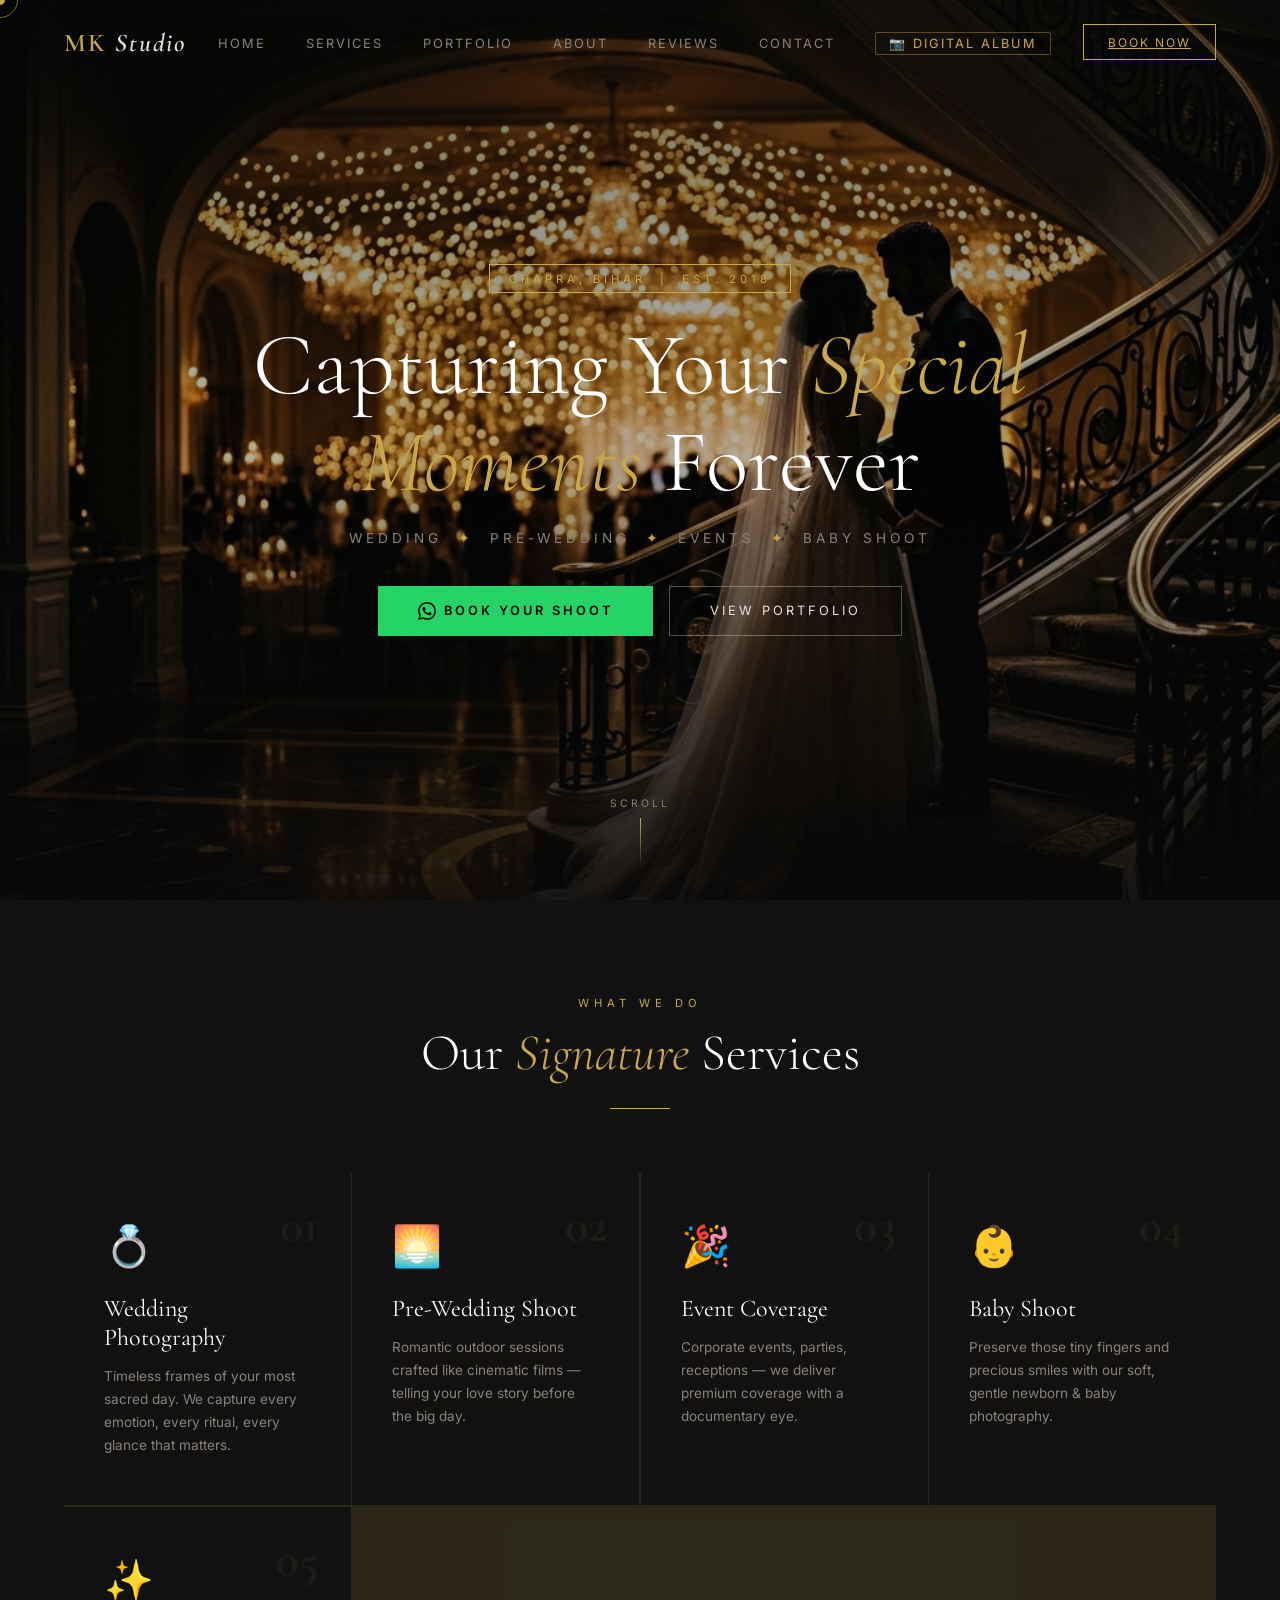
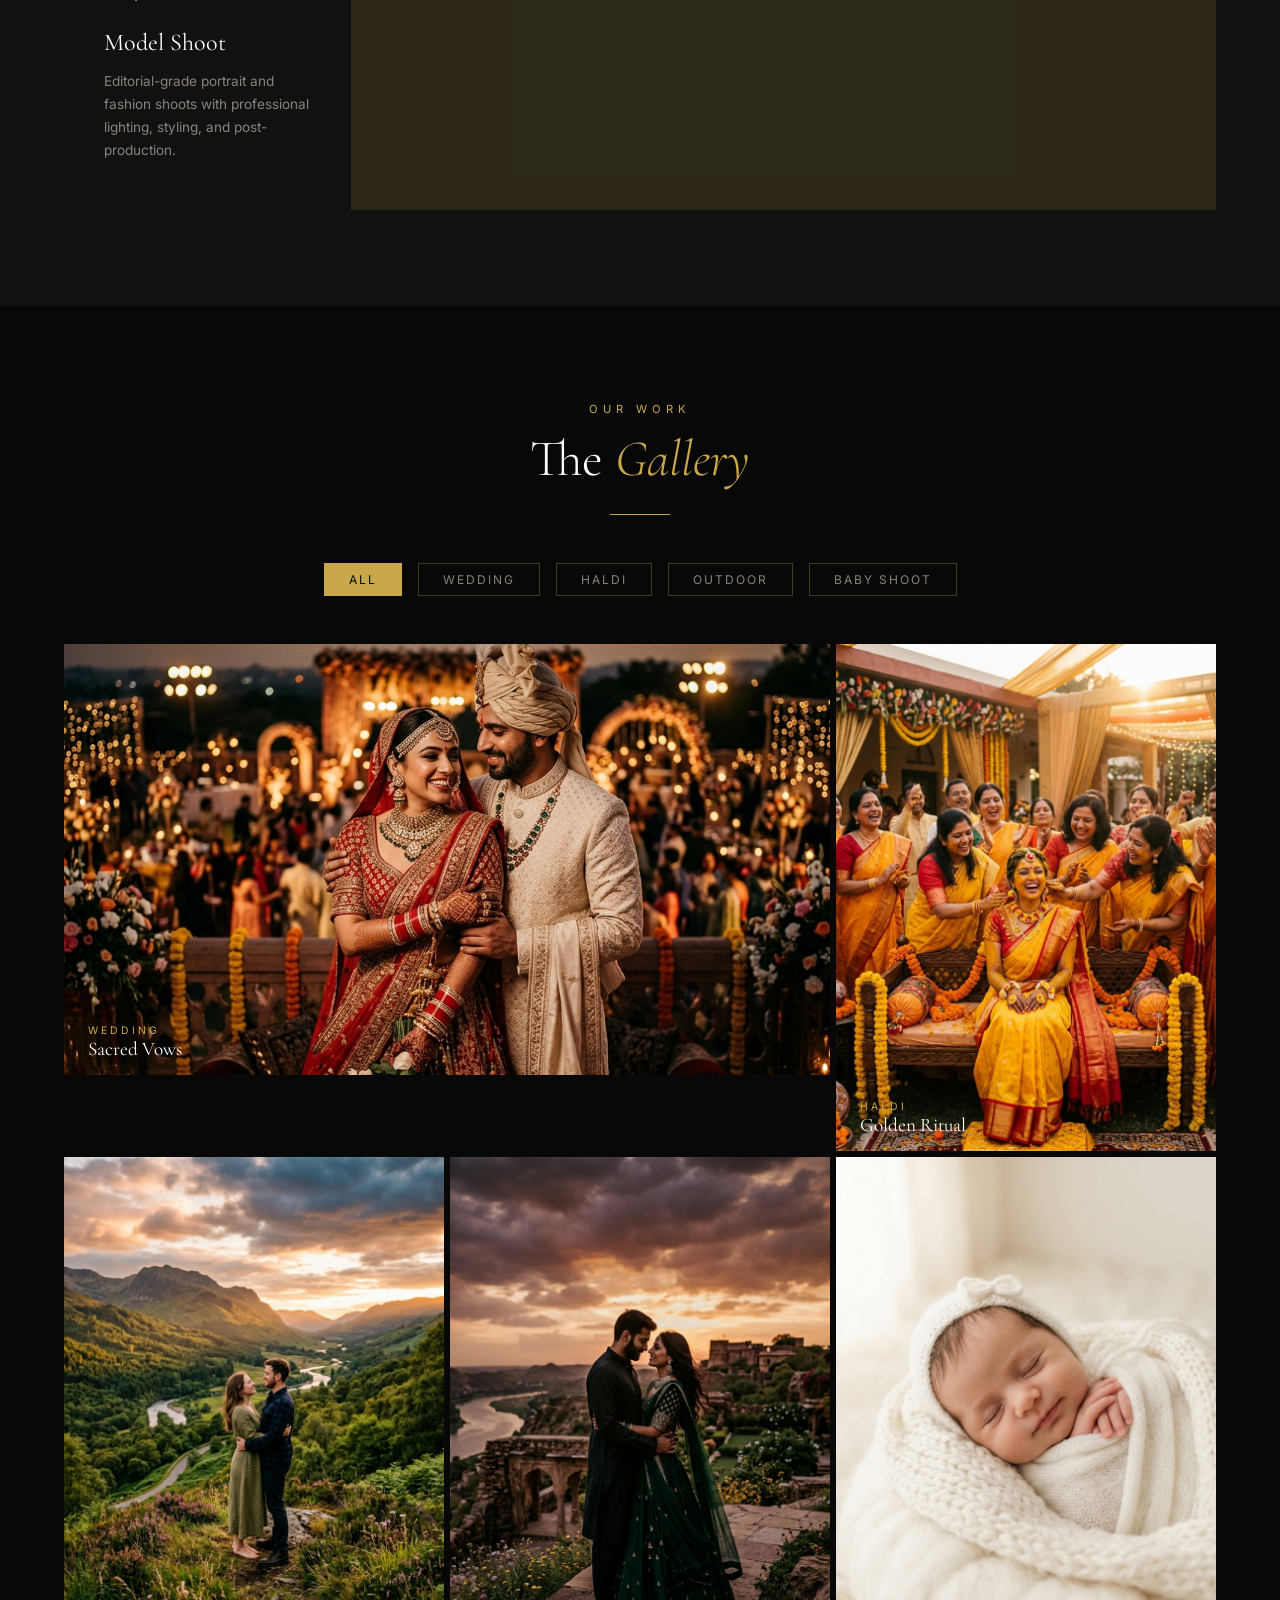
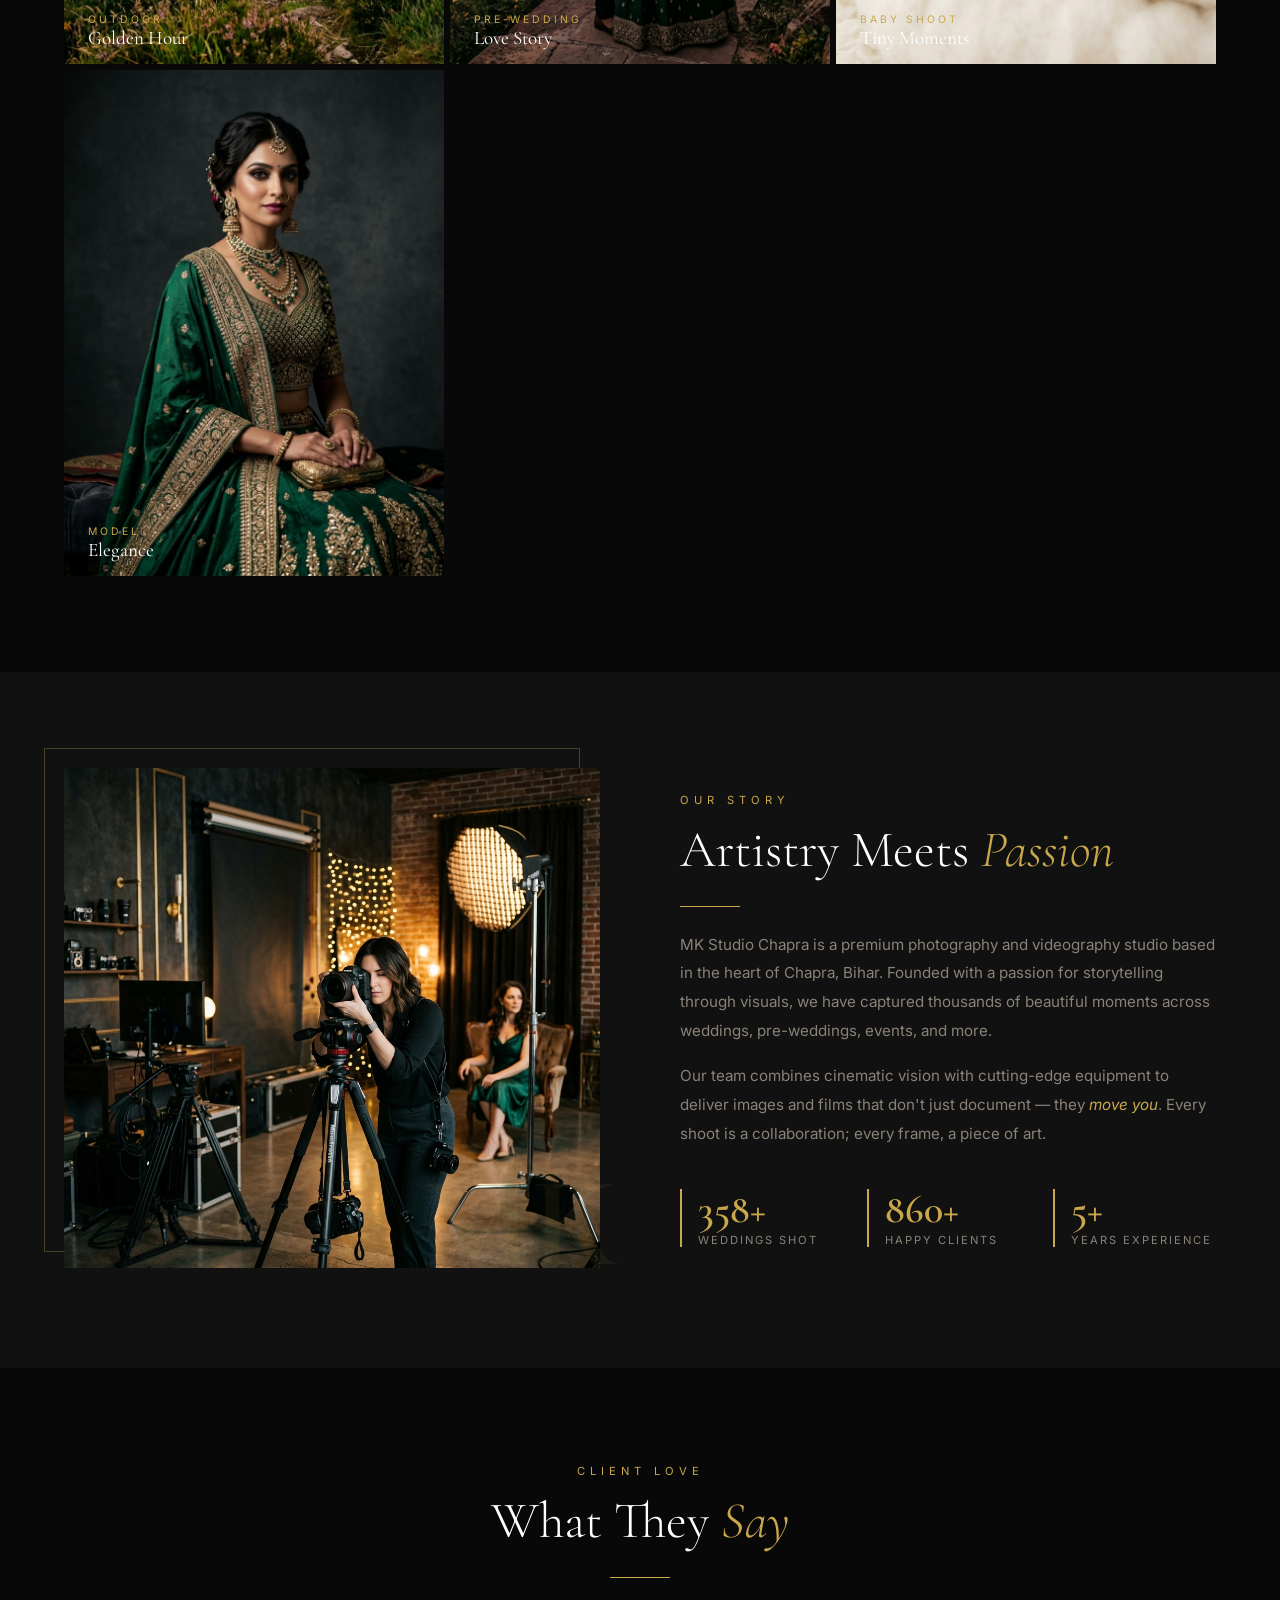
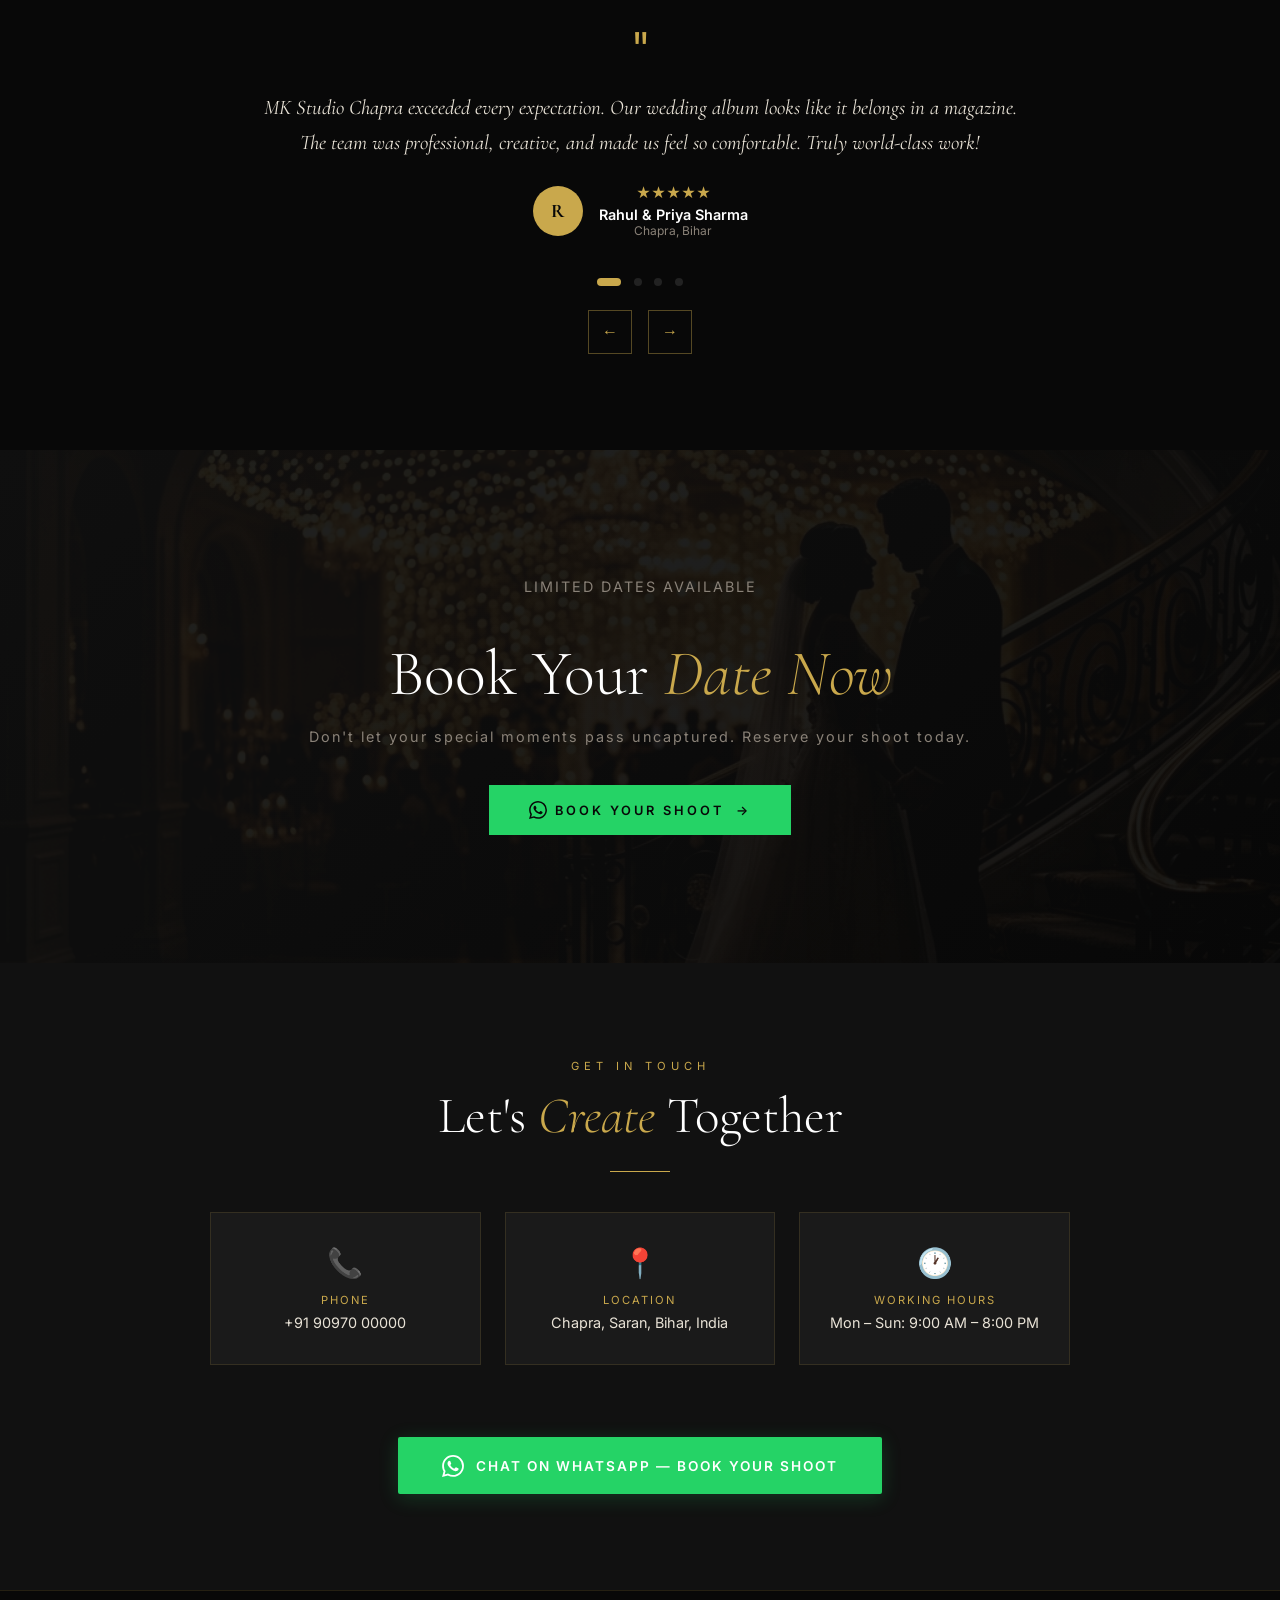
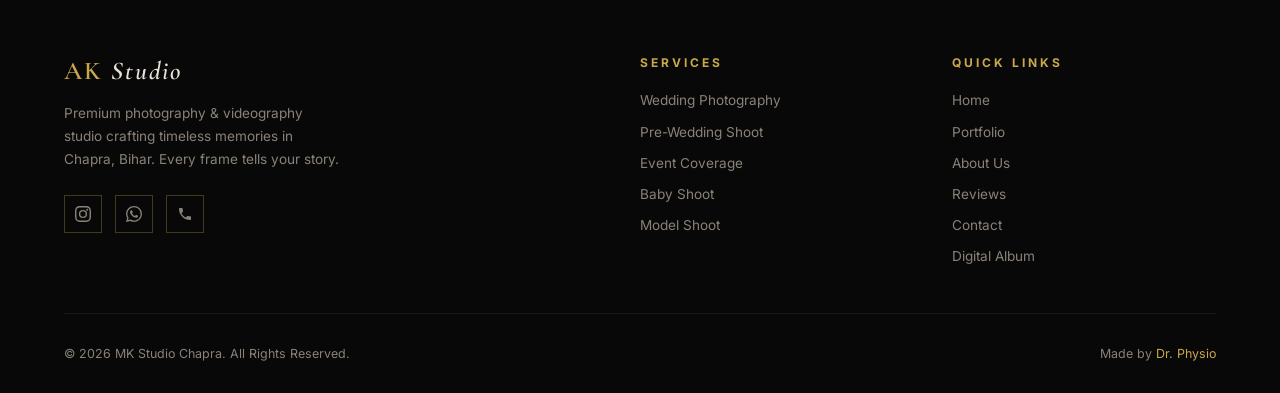
==== commit 85129866: "Rename AK Studio to MK Studio in index.html" ====
--- a/index.html
+++ b/index.html
@@ -3,7 +3,7 @@
 <head>
 <meta charset="UTF-8"/>
 <meta name="viewport" content="width=device-width,initial-scale=1.0"/>
-<title>AK Studio Chapra | Premium Photography & Videography</title>
+<title>MK Studio Chapra | Premium Photography & Videography</title>
 <meta name="description" content="AK Studio Chapra — Professional Wedding, Pre-Wedding, Events & Baby Shoot Photography in Chapra, Bihar. Book your shoot today."/>
 <link rel="stylesheet" href="style.css"/>
 <link rel="preconnect" href="https://fonts.googleapis.com"/>
@@ -28,7 +28,7 @@
 
 <!-- NAV -->
 <nav id="navbar">
-  <a href="#home" class="nav-logo">AK <span>Studio</span></a>
+  <a href="#home" class="nav-logo">MK <span>Studio</span></a>
   <ul class="nav-links">
     <li><a href="#home">Home</a></li>
     <li><a href="#services">Services</a></li>
@@ -38,7 +38,7 @@
     <li><a href="#contact">Contact</a></li>
     <li><a href="album.html" class="album-nav-link">📷 Digital Album</a></li>
   </ul>
-  <a href="https://wa.me/919097027756?text=Hi%20I%20want%20to%20book%20a%20shoot" class="nav-cta nav-wa" target="_blank" rel="noopener noreferrer">Book Now</a>
+  <a href="https://wa.me/?text=Hi%20I%20want%20to%20book%20a%20shoot" class="nav-cta nav-wa" target="_blank" rel="noopener noreferrer">Book Now</a>
   <button class="hamburger" id="hamburger" aria-label="Menu">
     <span></span><span></span><span></span>
   </button>
@@ -53,7 +53,7 @@
     <h1>Capturing Your <em>Special Moments</em> Forever</h1>
     <p class="hero-sub">Wedding <span>✦</span> Pre-Wedding <span>✦</span> Events <span>✦</span> Baby Shoot</p>
     <div class="hero-actions">
-      <a href="https://wa.me/919097027756?text=Hi%20I%20want%20to%20book%20a%20shoot" class="btn-primary btn-wa" target="_blank" rel="noopener noreferrer">
+      <a href="https://wa.me/?text=Hi%20I%20want%20to%20book%20a%20shoot" class="btn-primary btn-wa" target="_blank" rel="noopener noreferrer">
         <svg width="18" height="18" viewBox="0 0 24 24" fill="currentColor" style="vertical-align:middle;margin-right:8px"><path d="M17.472 14.382c-.297-.149-1.758-.867-2.03-.967-.273-.099-.471-.148-.67.15-.197.297-.767.966-.94 1.164-.173.199-.347.223-.644.075-.297-.15-1.255-.463-2.39-1.475-.883-.788-1.48-1.761-1.653-2.059-.173-.297-.018-.458.13-.606.134-.133.298-.347.446-.52.149-.174.198-.298.298-.497.099-.198.05-.371-.025-.52-.075-.149-.669-1.612-.916-2.207-.242-.579-.487-.5-.669-.51-.173-.008-.371-.01-.57-.01-.198 0-.52.074-.792.372-.272.297-1.04 1.016-1.04 2.479 0 1.462 1.065 2.875 1.213 3.074.149.198 2.096 3.2 5.077 4.487.709.306 1.262.489 1.694.625.712.227 1.36.195 1.871.118.571-.085 1.758-.719 2.006-1.413.248-.694.248-1.289.173-1.413-.074-.124-.272-.198-.57-.347m-5.421 7.403h-.004a9.87 9.87 0 01-5.031-1.378l-.361-.214-3.741.982.998-3.648-.235-.374a9.86 9.86 0 01-1.51-5.26c.001-5.45 4.436-9.884 9.888-9.884 2.64 0 5.122 1.03 6.988 2.898a9.825 9.825 0 012.893 6.994c-.003 5.45-4.437 9.884-9.885 9.884m8.413-18.297A11.815 11.815 0 0012.05 0C5.495 0 .16 5.335.157 11.892c0 2.096.547 4.142 1.588 5.945L.057 24l6.305-1.654a11.882 11.882 0 005.683 1.448h.005c6.554 0 11.89-5.335 11.893-11.893a11.821 11.821 0 00-3.48-8.413Z"/></svg>
         Book Your Shoot
       </a>
@@ -179,14 +179,14 @@
     <div class="about-img reveal-left">
       <img src="studio.png" alt="AK Studio Chapra — Professional Photography Studio"/>
       <div class="about-img-frame"></div>
-      <div class="about-gold-num">AK</div>
+      <div class="about-gold-num">MK</div>
     </div>
     <div class="about-text reveal-right">
       <p class="section-label">Our Story</p>
       <h2 class="section-title">Artistry Meets <em>Passion</em></h2>
       <div class="section-divider"></div>
       <p style="color:var(--text-muted);line-height:1.9;font-size:0.95rem;margin-bottom:1rem;">
-        AK Studio Chapra is a premium photography and videography studio based in the heart of Chapra, Bihar. Founded with a passion for storytelling through visuals, we have captured thousands of beautiful moments across weddings, pre-weddings, events, and more.
+        MK Studio Chapra is a premium photography and videography studio based in the heart of Chapra, Bihar. Founded with a passion for storytelling through visuals, we have captured thousands of beautiful moments across weddings, pre-weddings, events, and more.
       </p>
       <p style="color:var(--text-muted);line-height:1.9;font-size:0.95rem;margin-bottom:2rem;">
         Our team combines cinematic vision with cutting-edge equipment to deliver images and films that don't just document — they <em style="color:var(--gold);">move you</em>. Every shoot is a collaboration; every frame, a piece of art.
@@ -220,7 +220,7 @@
     <div class="testimonial-track">
       <div class="testimonial">
         <div class="testimonial-quote">"</div>
-        <p>AK Studio Chapra exceeded every expectation. Our wedding album looks like it belongs in a magazine. The team was professional, creative, and made us feel so comfortable. Truly world-class work!</p>
+        <p>MK Studio Chapra exceeded every expectation. Our wedding album looks like it belongs in a magazine. The team was professional, creative, and made us feel so comfortable. Truly world-class work!</p>
         <div class="testimonial-author">
           <div class="author-avatar">R</div>
           <div>
@@ -244,7 +244,7 @@
       </div>
       <div class="testimonial">
         <div class="testimonial-quote">"</div>
-        <p>We booked AK Studio for our baby's first photoshoot and they were absolutely wonderful with our little one. The photos are so beautiful and timeless. We'll treasure them forever.</p>
+        <p>We booked MK Studio for our baby's first photoshoot and they were absolutely wonderful with our little one. The photos are so beautiful and timeless. We'll treasure them forever.</p>
         <div class="testimonial-author">
           <div class="author-avatar">S</div>
           <div>
@@ -304,7 +304,7 @@
         <div class="contact-icon">📞</div>
         <div class="contact-detail-text">
           <p>Phone</p>
-          <a href="tel:9097027756">+91 90970 27756</a>
+          <a href="tel:9097027756">+91 90970 00000</a>
         </div>
       </div>
       <div class="contact-card">
@@ -322,7 +322,7 @@
         </div>
       </div>
     </div>
-    <a href="https://wa.me/919097027756?text=Hi%20I%20want%20to%20book%20a%20shoot" class="whatsapp-btn whatsapp-btn-lg" target="_blank" rel="noopener noreferrer">
+    <a href="https://wa.me/?text=Hi%20I%20want%20to%20book%20a%20shoot" class="whatsapp-btn whatsapp-btn-lg" target="_blank" rel="noopener noreferrer">
       <svg width="22" height="22" viewBox="0 0 24 24" fill="currentColor"><path d="M17.472 14.382c-.297-.149-1.758-.867-2.03-.967-.273-.099-.471-.148-.67.15-.197.297-.767.966-.94 1.164-.173.199-.347.223-.644.075-.297-.15-1.255-.463-2.39-1.475-.883-.788-1.48-1.761-1.653-2.059-.173-.297-.018-.458.13-.606.134-.133.298-.347.446-.52.149-.174.198-.298.298-.497.099-.198.05-.371-.025-.52-.075-.149-.669-1.612-.916-2.207-.242-.579-.487-.5-.669-.51-.173-.008-.371-.01-.57-.01-.198 0-.52.074-.792.372-.272.297-1.04 1.016-1.04 2.479 0 1.462 1.065 2.875 1.213 3.074.149.198 2.096 3.2 5.077 4.487.709.306 1.262.489 1.694.625.712.227 1.36.195 1.871.118.571-.085 1.758-.719 2.006-1.413.248-.694.248-1.289.173-1.413-.074-.124-.272-.198-.57-.347m-5.421 7.403h-.004a9.87 9.87 0 01-5.031-1.378l-.361-.214-3.741.982.998-3.648-.235-.374a9.86 9.86 0 01-1.51-5.26c.001-5.45 4.436-9.884 9.888-9.884 2.64 0 5.122 1.03 6.988 2.898a9.825 9.825 0 012.893 6.994c-.003 5.45-4.437 9.884-9.885 9.884m8.413-18.297A11.815 11.815 0 0012.05 0C5.495 0 .16 5.335.157 11.892c0 2.096.547 4.142 1.588 5.945L.057 24l6.305-1.654a11.882 11.882 0 005.683 1.448h.005c6.554 0 11.89-5.335 11.893-11.893a11.821 11.821 0 00-3.48-8.413Z"/></svg>
       Chat on WhatsApp — Book Your Shoot
     </a>
@@ -370,7 +370,7 @@
     </div>
   </div>
   <div class="footer-bottom">
-    <p>© 2026 AK Studio Chapra. All Rights Reserved.</p>
+    <p>© 2026 MK Studio Chapra. All Rights Reserved.</p>
     <p>Made by <a href="https://www.instagram.com/codewithdr" target="_blank" rel="noopener noreferrer">Dr. Physio</a></p>
   </div>
 </footer>
@@ -378,4 +378,4 @@
 
 <script src="script.js"></script>
 </body>
-</html>+</html>
